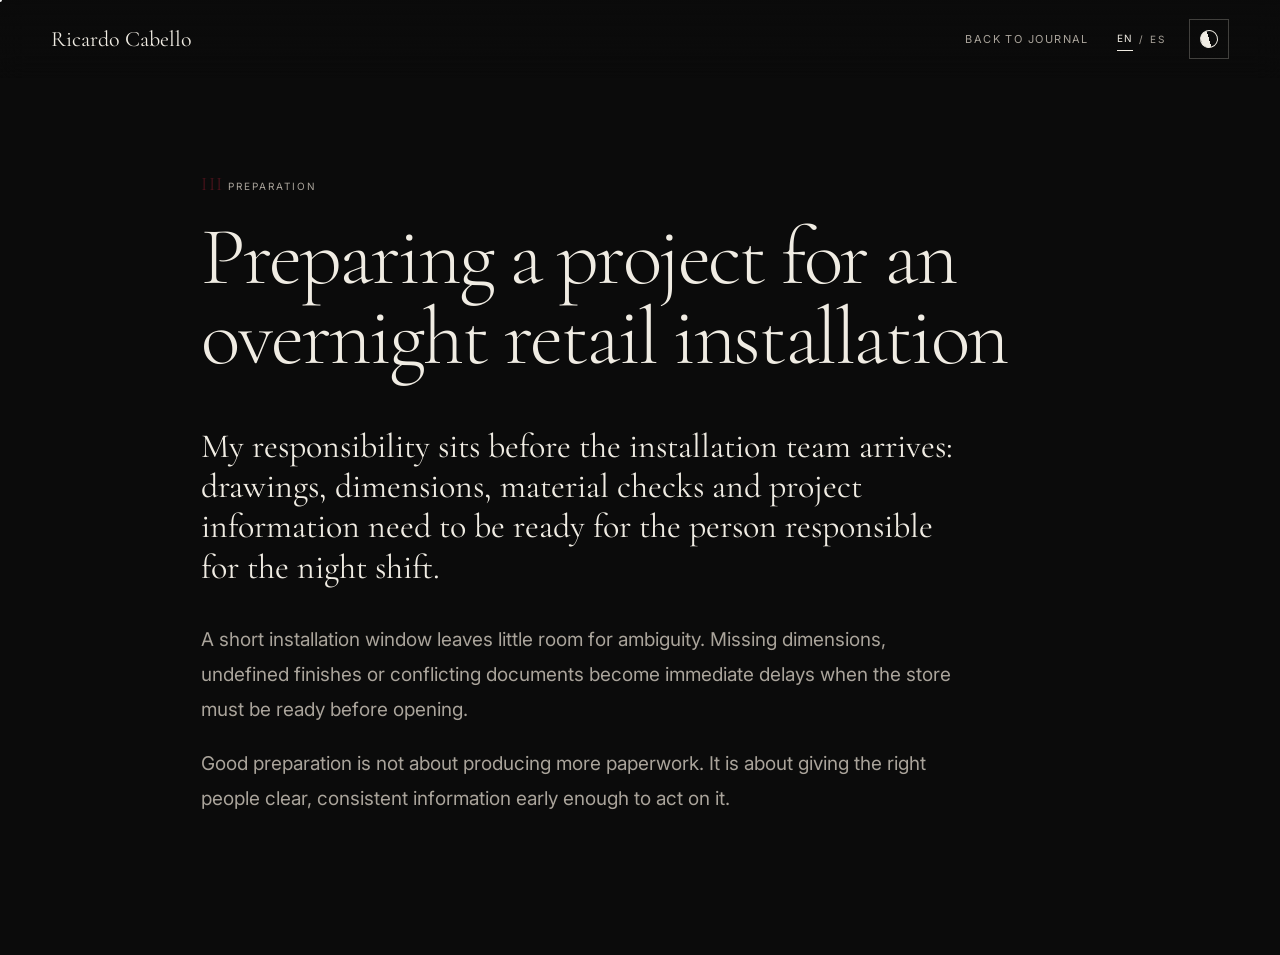
==== journal/night-installation.html @ e07777bd "Add files via upload" ====
<!DOCTYPE html>

<html lang="en">
<head>
<meta charset="utf-8"/>
<meta content="width=device-width, initial-scale=1.0" name="viewport"/>
<title>Preparing a project for an overnight retail installation | Ricardo Cabello</title>
<link href="https://fonts.googleapis.com" rel="preconnect"/>
<link crossorigin="" href="https://fonts.gstatic.com" rel="preconnect"/>
<link href="https://fonts.googleapis.com/css2?family=Cormorant+Garamond:wght@300;400&amp;family=Inter:wght@300;400;500&amp;display=swap" rel="stylesheet"/>
<link href="../css/main.css?v=20260722-atlas-touch-clean-v2" rel="stylesheet"/>

<meta content="How drawings, dimensions, material checks and consistent information support a short overnight retail installation." name="description"/><meta content="dark light" name="color-scheme"/><noscript><style>.page-loader{display:none!important}</style></noscript><link href="https://www.rcabello.com/journal/night-installation.html" rel="canonical"/><link href="../favicon.svg" rel="icon" type="image/svg+xml"/><link href="../images/ricardo-cabello-og.jpg" rel="apple-touch-icon"/><meta content="website" property="og:type"/><meta content="Preparing a project for an overnight retail installation | Ricardo Cabello" property="og:title"/><meta content="How drawings, dimensions, material checks and consistent information support a short overnight retail installation." property="og:description"/><meta content="https://www.rcabello.com/journal/night-installation.html" property="og:url"/><meta content="https://www.rcabello.com/images/ricardo-cabello-og.jpg" property="og:image"/><meta content="summary_large_image" name="twitter:card"/><meta content="Preparing a project for an overnight retail installation | Ricardo Cabello" name="twitter:title"/><meta content="How drawings, dimensions, material checks and consistent information support a short overnight retail installation." name="twitter:description"/><meta content="https://www.rcabello.com/images/ricardo-cabello-og.jpg" name="twitter:image"/></head>
<body class="theme-dark" data-page="journal">
<div aria-hidden="true" class="cursor-dot"></div>
<div aria-hidden="true" class="cursor-ring"></div>
<div class="page-loader"><span class="roman">III</span></div>
<header class="site-header">
<a class="wordmark project-link" href="../index.html">Ricardo Cabello</a>
<nav>
<a class="project-link" data-i18n="backJournal" href="../index.html#journal">Back to journal</a>
<div class="language-switcher"><button class="language-button active" data-language="en">EN</button><span>/</span><button class="language-button" data-language="es">ES</button></div>
<button aria-label="Switch colour mode" class="theme-toggle" data-i18n-aria="themeToggle" type="button"><span aria-hidden="true" class="theme-icon"></span></button></nav>
</header>
<article class="article">
<span class="roman">III</span>
<span class="eyebrow" data-i18n="articleLabel">Preparation</span>
<h1 data-i18n="articleTitle">Preparing a project for an overnight retail installation</h1>
<p data-i18n="p1">My responsibility sits before the installation team arrives: drawings, dimensions, material checks and project information need to be ready for the person responsible for the night shift.</p><p data-i18n="p2">A short installation window leaves little room for ambiguity. Missing dimensions, undefined finishes or conflicting documents become immediate delays when the store must be ready before opening.</p><p data-i18n="p3">Good preparation is not about producing more paperwork. It is about giving the right people clear, consistent information early enough to act on it.</p>
</article>
<script>window.pageTranslations={"en":{"backJournal":"Back to journal","articleLabel":"Preparation","articleTitle":"Preparing a project for an overnight retail installation","p1":"My responsibility sits before the installation team arrives: drawings, dimensions, material checks and project information need to be ready for the person responsible for the night shift.","p2":"A short installation window leaves little room for ambiguity. Missing dimensions, undefined finishes or conflicting documents become immediate delays when the store must be ready before opening.","p3":"Good preparation is not about producing more paperwork. It is about giving the right people clear, consistent information early enough to act on it.","pageTitle":"Preparing a project for an overnight retail installation | Ricardo Cabello","pageDescription":"How drawings, dimensions, material checks and consistent information support a short overnight retail installation."},"es":{"backJournal":"Volver a notas","articleLabel":"Preparación","articleTitle":"Cómo preparar un proyecto para un montaje retail nocturno","p1":"Mi responsabilidad se sitúa antes de que llegue el equipo de montaje: los planos, las cotas, la revisión de materiales y la información del proyecto deben estar listos para la persona responsable del turno nocturno.","p2":"Una ventana de montaje corta deja muy poco espacio para la ambigüedad. Las cotas ausentes, los acabados sin definir o los documentos que se contradicen se convierten en retrasos inmediatos cuando todo debe estar preparado antes de la apertura.","p3":"Preparar bien un proyecto no significa generar más papeles. Significa entregar a cada persona la información correcta, de forma clara, coherente y con tiempo para actuar.","pageTitle":"Cómo preparar un proyecto para un montaje retail nocturno | Ricardo Cabello","pageDescription":"Cómo los planos, las cotas, la revisión de materiales y la información coherente ayudan a preparar un montaje retail nocturno."}};</script>
<script src="../js/app.js?v=20260722-atlas-touch-clean-v2"></script>
</body>
</html>
---- css/main.css ----
/* Ricardo Cabello portfolio · clean consolidated stylesheet */
*{box-sizing:border-box}
html{scroll-behavior:smooth;scroll-padding-top:88px}
body{margin:0;color:var(--ink);background:#0b0b0b;font-family:Inter,Arial,sans-serif;line-height:1.5;overflow-x:hidden;transition:color .5s ease}
a{color:inherit;text-decoration:none}
.protected-media{-webkit-user-select:none;user-select:none;-webkit-touch-callout:none}
.full-image img,.protected-media img{-webkit-user-drag:none;user-drag:none;pointer-events:none}
.eyebrow{color:var(--muted);font-size:10px;text-transform:uppercase;letter-spacing:.2em}
.site-header{position:fixed;inset:0 0 auto;z-index:100;height:78px;padding:0 var(--pad);display:flex;align-items:center;justify-content:space-between;background:linear-gradient(to bottom,rgba(11,11,11,.95),rgba(11,11,11,.62),transparent);backdrop-filter:blur(14px)}
.theme-light .site-header{background:linear-gradient(to bottom,rgba(238,233,223,.96),rgba(238,233,223,.72),transparent)}
.wordmark{font-family:"Cormorant Garamond",Georgia,serif;font-size:22px}
.site-header nav{display:flex;gap:24px;align-items:center}
.site-header nav a{font-size:11px;text-transform:uppercase;letter-spacing:.13em;color:var(--muted)}
.hero{min-height:100vh;display:grid;grid-template-columns:1.25fr .75fr;align-items:end;gap:48px;padding-top:160px}
.hero h1{font-family:"Cormorant Garamond",Georgia,serif;font-weight:300;letter-spacing:-.055em;line-height:.92;margin:18px 0 0;font-size:clamp(58px,8.4vw,142px)}
.hero-copy p{font-size:clamp(18px,1.5vw,23px);color:#d4cec4;max-width:520px;margin:22px 0 0}
.theme-light .hero-copy p{color:var(--paper-muted)}
.hero-portrait{width:100%;height:100%;max-width:400px;object-fit:cover;object-position:top;filter:grayscale(1) contrast(1.05);border:1px solid var(--line);justify-self:end;display:block}
.theme-light .hero-portrait{filter:grayscale(1) contrast(1.05)}
.text-link{display:inline-block;margin-top:28px;padding-bottom:6px;border-bottom:1px solid var(--ink);font-size:11px;text-transform:uppercase;letter-spacing:.13em}
.statement{display:grid;grid-template-columns:100px 1fr;gap:30px}
.statement blockquote{margin:0;max-width:1200px;font-family:"Cormorant Garamond",Georgia,serif;font-size:clamp(42px,6vw,88px);line-height:1;letter-spacing:-.045em;font-weight:300}
.section-title{display:grid;grid-template-columns:80px 1fr;gap:30px;margin-bottom:72px}
.section-title h2{font-family:"Cormorant Garamond",Georgia,serif;font-weight:300;letter-spacing:-.055em;line-height:.92;margin:18px 0 0;font-size:clamp(46px,6vw,90px)}
.featured-project{display:grid;grid-template-columns:1.3fr .7fr;gap:46px;padding:64px 0;border-top:1px solid var(--line)}
.featured-project.reverse .full-image{order:2}
.featured-project.reverse .project-copy{order:1}
.full-image{-webkit-user-select:none;user-select:none;-webkit-touch-callout:none;min-height:74vh;background:linear-gradient(135deg,rgba(255,255,255,.04),transparent 40%),
    var(--image),
    linear-gradient(135deg,#1a1a1a,#0b0b0b 65%,#202020);background-size:cover;background-position:center;position:relative;overflow:hidden}
.full-image::after{content:"";position:absolute;inset:0;background:linear-gradient(115deg,transparent 0 46%,rgba(255,255,255,.06) 52%,transparent 60%);transform:translateX(-28%);transition:transform 1.2s cubic-bezier(.2,.8,.2,1)}
.full-image:hover::after{transform:translateX(28%)}
.image-placeholder{position:absolute;left:22px;bottom:18px;font-size:9px;letter-spacing:.16em;text-transform:uppercase;color:var(--muted)}
.project-copy{min-height:74vh;display:flex;flex-direction:column;justify-content:flex-end}
.project-copy h3{margin:14px 0 24px;font-family:"Cormorant Garamond",Georgia,serif;font-size:clamp(38px,4.5vw,70px);font-weight:300;line-height:.98;letter-spacing:-.045em}
.project-copy p{color:var(--muted);font-size:17px}
.story-intro p,.journal-intro p{max-width:980px;font-family:"Cormorant Garamond",Georgia,serif;font-size:clamp(34px,4.5vw,66px);line-height:1.02;letter-spacing:-.04em;font-weight:300}
.story-grid{display:grid;grid-template-columns:repeat(2,1fr);border-top:1px solid var(--line);border-left:1px solid var(--line)}
.story-card{min-height:360px;padding:28px;border-right:1px solid var(--line);border-bottom:1px solid var(--line)}
.story-card h3{margin:68px 0 16px;font-family:"Cormorant Garamond",Georgia,serif;font-size:clamp(30px,3.5vw,52px);line-height:1;letter-spacing:-.035em;font-weight:300}
.story-card p{color:var(--muted)}
.journal-thumb{width:52px;height:52px;flex-shrink:0;border-radius:2px;background-size:cover;background-position:center;background-repeat:no-repeat;display:block}
.journal-row>span:last-child{font-size:10px;text-transform:uppercase;letter-spacing:.12em;color:var(--muted)}
.contact{min-height:78vh;display:flex;flex-direction:column;justify-content:space-between}
.contact h2{font-family:"Cormorant Garamond",Georgia,serif;font-weight:300;letter-spacing:-.055em;line-height:.92;margin:18px 0 0;font-size:clamp(54px,8vw,126px);max-width:1250px}
.contact-links{display:flex;gap:22px;flex-wrap:wrap;margin-top:70px}
.construction-lines svg{width:100%;height:100%}
.construction-lines line,.construction-lines path,.construction-lines circle{fill:none;stroke:rgba(235,235,235,.065);stroke-width:.7;vector-effect:non-scaling-stroke}
.theme-light .construction-lines line,.theme-light .construction-lines path,.theme-light .construction-lines circle{stroke:rgba(23,23,23,.07)}
.cursor-dot{position:fixed;top:0;left:0;z-index:1000;pointer-events:none;border-radius:50%;mix-blend-mode:difference;transform:translate(-50%,-50%);width:4px;height:4px;background:#fff}
.cursor-ring{position:fixed;top:0;left:0;z-index:1000;pointer-events:none;border-radius:50%;mix-blend-mode:difference;transform:translate(-50%,-50%);width:30px;height:30px;border:1px solid rgba(255,255,255,.65);transition:width .25s ease,height .25s ease,background .25s ease}
body.cursor-active .cursor-ring{width:48px;height:48px;background:rgba(255,255,255,.08)}
.page-loader{position:fixed;inset:0;z-index:999;background:#0b0b0b;display:grid;place-items:center;transition:transform .9s cubic-bezier(.76,0,.24,1)}
.page-loader.hidden{transform:translateY(-100%)}
.reveal{opacity:0;transform:translateY(34px);transition:opacity 1s ease,transform 1s cubic-bezier(.2,.8,.2,1)}
.reveal.visible{opacity:1;transform:none}
.ambient-background{position:fixed;inset:0;z-index:-3;overflow:hidden;pointer-events:none;background:#0b0b0b;transition:background-color .8s ease}
.ambient-gradient{position:absolute;inset:-16%;opacity:0;will-change:opacity,transform;transition:opacity 2.6s cubic-bezier(.2,.8,.2,1),transform 2.6s cubic-bezier(.2,.8,.2,1);filter:blur(12px)}
.ambient-gradient-a{opacity:.9;background:radial-gradient(circle at 18% 12%,rgba(120,120,120,.18),transparent 29%),
    linear-gradient(180deg,#0b0b0b 0%,#151515 48%,#080808 100%)}
.ambient-gradient-b{background:radial-gradient(circle at 78% 22%,rgba(120,120,120,.18),transparent 31%),
    radial-gradient(circle at 22% 74%,rgba(70,70,70,.10),transparent 26%)}
.ambient-gradient-c{background:radial-gradient(circle at 48% 18%,rgba(145,145,145,.11),transparent 34%),
    linear-gradient(145deg,transparent 0 42%,rgba(255,255,255,.025) 50%,transparent 58%)}
body.bg-ecoalf .ambient-gradient-b{opacity:.92;transform:translate3d(-1.2%,.8%,0) scale(1.02)}
body.bg-ikks .ambient-gradient-c{opacity:.88;transform:translate3d(1.1%,-.7%,0) scale(1.025)}
body.bg-story .ambient-gradient-b{opacity:.68;transform:translate3d(.7%,-1%,0) scale(1.03)}
body.bg-story .ambient-gradient-c{opacity:.48}
body.bg-journal .ambient-gradient-c{opacity:.72;transform:translate3d(-.8%,.8%,0) scale(1.02)}
body.theme-light .ambient-background{background:#ffffff}
body.theme-light .ambient-gradient-a{background:radial-gradient(circle at 18% 12%,rgba(80,72,62,.05),transparent 29%),
    linear-gradient(180deg,#ffffff 0%,#f7f7f7 48%,#ffffff 100%)}
body.theme-light .ambient-gradient-b,body.theme-light .ambient-gradient-c{opacity:.16}
.ambient-vignette{position:absolute;inset:0;background:radial-gradient(ellipse at center,
      transparent 38%,
      rgba(0,0,0,.10) 68%,
      rgba(0,0,0,.30) 100%);opacity:.72;transition:opacity 2s ease}
body.theme-light .ambient-vignette{background:radial-gradient(ellipse at center,
      transparent 42%,
      rgba(72,62,52,.06) 76%,
      rgba(72,62,52,.14) 100%);opacity:.55}
.ambient-grain{position:absolute;inset:-40%;opacity:.06;background-image:repeating-radial-gradient(circle at 20% 30%,rgba(255,255,255,.65) 0 .45px,transparent .55px 2.1px),
    repeating-radial-gradient(circle at 70% 60%,rgba(255,255,255,.45) 0 .35px,transparent .5px 2.4px);background-size:3px 3px,4px 4px;animation:grainShift .32s steps(2) infinite}
body.theme-light .ambient-grain{opacity:.035;filter:invert(1)}
@keyframes grainShift{
  0%{transform:translate3d(0,0,0)}
  25%{transform:translate3d(-.6%,.4%,0)}
  50%{transform:translate3d(.5%,-.5%,0)}
  75%{transform:translate3d(.3%,.6%,0)}
  100%{transform:translate3d(0,0,0)}
}
.construction-lines .drawing-faint{stroke:rgba(235,235,235,.035);stroke-width:.5}
.construction-lines .drawing-guide{stroke:rgba(235,235,235,.055);stroke-width:.55;stroke-dasharray:3 12}
.construction-lines .drawing-mark{stroke:rgba(235,235,235,.085);stroke-width:.65}
.theme-light .construction-lines .drawing-faint{stroke:rgba(23,23,23,.035)}
.theme-light .construction-lines .drawing-guide{stroke:rgba(23,23,23,.055)}
.theme-light .construction-lines .drawing-mark{stroke:rgba(23,23,23,.075)}
.roman-reveal{display:inline-block;opacity:0;filter:blur(4px);transform:translateY(10px);transition:opacity 1.5s ease,filter 1.5s ease,transform 1.5s cubic-bezier(.2,.8,.2,1)}
.roman-reveal.roman-visible{opacity:1;filter:blur(0);transform:none}
.editorial-hero{grid-template-columns:1.35fr .65fr;align-items:start;padding-bottom:90px}
.hero-copy{max-width:640px;display:flex;flex-direction:column;height:100%}
.hero-copy .text-link{margin-top:auto;padding-top:32px}
.editorial-note p{margin:0;font-family:"Cormorant Garamond",Georgia,serif;font-size:clamp(28px,3.2vw,48px);line-height:1.13;letter-spacing:-.025em;color:var(--muted)}
.note-index{display:flex;flex-direction:column;gap:12px}
.editorial-title{margin-bottom:110px}
.project-caption{display:grid;grid-template-columns:.48fr 1.52fr;gap:44px;padding-top:8px}
.project-caption>div:first-child{display:flex;flex-direction:column;gap:14px}
.project-question{font-family:"Cormorant Garamond",Georgia,serif;font-style:italic;font-size:16px;letter-spacing:-.01em;color:var(--ink);line-height:1.25}
.intro-aphorism{margin:18px 0 0;font-family:"Cormorant Garamond",Georgia,serif;font-style:italic;font-size:clamp(18px,1.6vw,22px)!important;color:var(--ink)!important;letter-spacing:-.01em!important;line-height:1.3!important;font-weight:400!important}
.project-caption p{max-width:680px;color:var(--muted);font-size:17px}
.editorial-observation p{margin:8px 0 0;max-width:700px;font-family:"Cormorant Garamond",Georgia,serif;font-size:clamp(24px,2.8vw,40px);line-height:1.13;color:var(--muted)}
.editorial-statement{min-height:82vh;display:grid;grid-template-columns:100px 1fr;gap:34px;align-items:center;margin:40px 0 150px;padding:80px 0;border-top:1px solid var(--line);border-bottom:1px solid var(--line)}
.story-lead{max-width:980px;margin:0 0 100px auto}
.story-lead p{font-family:"Cormorant Garamond",Georgia,serif;font-size:clamp(34px,4.6vw,68px);line-height:1.02;letter-spacing:-.04em;font-weight:300}
.story-sequence{border-top:1px solid var(--line)}
.story-line p{margin:6px 0 0;color:var(--muted)}
.editorial-journal .journal-intro{max-width:880px;margin:0 0 80px auto}
.mobile-photo{display:none}
.project-map-section{overflow:hidden}
.map-intro{max-width:850px;margin:0 0 70px auto}
.map-intro p{margin:0;font-family:"Cormorant Garamond",Georgia,serif;font-size:clamp(30px,4vw,58px);line-height:1.05;letter-spacing:-.035em;font-weight:300}
.map-frame{position:relative;height:min(72vh,760px);min-height:520px;overflow:hidden;border-top:1px solid var(--line);border-bottom:1px solid var(--line);background:#090909}
#project-map{width:100%;height:100%;background:#090909;filter:saturate(.05) contrast(1.08) brightness(.78)}
.map-caption{position:absolute;z-index:600;left:22px;right:22px;bottom:18px;display:flex;justify-content:space-between;color:rgba(240,236,227,.62);text-transform:uppercase;letter-spacing:.15em;font-size:9px;pointer-events:none}
.leaflet-control-zoom a{background:rgba(12,12,12,.86)!important;color:#f0ece3!important;border-color:rgba(240,236,227,.15)!important}
.leaflet-control-attribution{background:rgba(8,8,8,.66)!important;color:rgba(240,236,227,.48)!important;font-size:8px!important}
.leaflet-control-attribution a{color:rgba(240,236,227,.68)!important}
.project-marker{width:38px;height:38px;border-radius:50% 50% 50% 0;transform:rotate(-45deg);display:grid;place-items:center;background:#111;border:1px solid rgba(240,236,227,.42);box-shadow:0 12px 30px rgba(0,0,0,.48)}
.project-marker span{transform:rotate(45deg);color:#6f1724;font-family:"Cormorant Garamond",Georgia,serif;font-size:16px}
.leaflet-popup-content-wrapper{background:rgba(14,14,14,.96);color:#f0ece3;border:1px solid rgba(240,236,227,.15);border-radius:0;box-shadow:0 24px 70px rgba(0,0,0,.5)}
.leaflet-popup-tip{background:#111}
.leaflet-popup-content{margin:18px 20px;min-width:210px}
.map-popup small{display:block;color:#a9a39a;text-transform:uppercase;letter-spacing:.14em;font-size:9px}
.map-popup h3{margin:8px 0 8px;font-family:"Cormorant Garamond",Georgia,serif;font-size:27px;font-weight:300}
.map-popup p{margin:0;color:#aaa49b;font-size:12px}
.location-index{border-top:1px solid var(--line);margin-top:34px}
.location-row{width:100%;display:grid;grid-template-columns:65px 1fr 1fr auto;gap:24px;align-items:center;padding:22px 0;border:0;border-bottom:1px solid var(--line);background:transparent;color:var(--ink);text-align:left;cursor:pointer;transition:background .35s ease,padding .35s ease}
.location-row:hover{padding-left:14px;padding-right:14px;background:rgba(255,255,255,.022)}
.location-row small{color:var(--muted)}
.location-row strong{font-weight:400;color:var(--muted);font-size:11px;text-transform:uppercase;letter-spacing:.1em}
.stage-button:hover{background:rgba(255,255,255,.035)}
.project-drawer.active .drawer-detail{display:block;flex:1}
.project-drawer.active .drawer-index{display:none}
.drawer-index>.eyebrow{display:block;margin-bottom:-6px}
.drawer-index-hint{margin:0;color:var(--muted);font-size:11px;line-height:1.4;max-width:34ch}
.drawer-list-title{font-size:14px}
.drawer-list-type{font-size:10px;text-transform:uppercase;letter-spacing:.1em;color:var(--muted)}
.drawer-list-row:hover .drawer-list-title,.drawer-list-row.active .drawer-list-title{color:var(--ink)}
.drawer-list-row:hover,.drawer-list-row.active{padding-left:8px;background:rgba(255,255,255,.03)}
.drawer-index::-webkit-scrollbar,.drawer-detail::-webkit-scrollbar{width:5px}
.drawer-index::-webkit-scrollbar-thumb,.drawer-detail::-webkit-scrollbar-thumb{background:rgba(240,236,227,.22)}
.project-drawer h3{margin:16px 0 20px;font-family:"Cormorant Garamond",Georgia,serif;font-size:clamp(36px,3.6vw,58px);line-height:.98;letter-spacing:-.04em;font-weight:300}
.drawer-summary{color:var(--muted);font-size:15px}
.drawer-meta{margin:34px 0;border-top:1px solid var(--line)}
.drawer-meta div{display:grid;grid-template-columns:90px 1fr;gap:16px;padding:13px 0;border-bottom:1px solid var(--line)}
.drawer-meta dt{color:var(--muted);font-size:9px;text-transform:uppercase;letter-spacing:.12em}
.drawer-meta dd{margin:0;font-size:13px}
.drawer-gallery{display:grid;grid-template-columns:1fr 1fr;gap:8px;margin:22px 0 6px}
.drawer-gallery:empty{display:none;margin:0}
.drawer-link{display:none;font-size:11px;letter-spacing:.1em;text-transform:uppercase;color:var(--wine);border-bottom:1px solid currentColor;padding-bottom:2px;margin:0 0 22px}
.drawer-link.visible{display:inline-block}
.drawer-image img{-webkit-user-drag:none;user-drag:none;pointer-events:none;width:100%;height:100%;object-fit:cover;display:block}
.drawer-image:hover{transform:scale(1.04)}
.image-lightbox{position:fixed;inset:0;z-index:2000;background:rgba(6,6,6,.92);display:flex;align-items:center;justify-content:center;padding:5vh 5vw;opacity:0;pointer-events:none;transition:opacity .25s ease}
.image-lightbox.active{opacity:1;pointer-events:auto}
.image-lightbox img{max-width:90vw;max-height:90vh;object-fit:contain;box-shadow:0 40px 100px rgba(0,0,0,.5)}
.image-lightbox-close{position:absolute;top:24px;right:32px;width:44px;height:44px;border-radius:50%;border:1px solid rgba(240,236,227,.35);background:rgba(255,255,255,.06);color:#f0ece3;font-size:22px;line-height:1;cursor:pointer}
.image-lightbox-close:hover{background:rgba(255,255,255,.14)}
.theme-light .drawer-image{background:#e4e4e4;color:rgba(23,23,23,.4)}
.drawer-note{color:var(--muted);font-size:11px;margin-top:14px}
.project-index-head{display:grid;grid-template-columns:.75fr 1.45fr .65fr .7fr;gap:24px;align-items:center;padding:0 0 14px;color:var(--muted);font-size:9px;text-transform:uppercase;letter-spacing:.13em}
.project-group header{display:grid;grid-template-columns:70px 1fr auto;gap:24px;align-items:center;padding:28px 0}
.project-group header h3{margin:3px 0 0;font-family:"Cormorant Garamond",Georgia,serif;font-size:34px;font-weight:300}
.project-group header small{color:var(--muted);text-transform:uppercase;letter-spacing:.12em;font-size:9px}
.special-row{background:linear-gradient(90deg,rgba(111,23,36,.08),transparent 60%)}
.project-group.hidden{display:none}
.project-group{border-top:1px solid var(--line);display:none;overflow:hidden;grid-column:1/-1}
.stage-chevron{position:absolute;top:20px;right:20px;font-size:20px;color:var(--muted);font-weight:300;transition:transform .3s ease}
.stage-button.active .stage-chevron{transform:rotate(45deg);color:var(--wine)}
.built-work-summary div{min-height:150px;padding:24px;border-right:1px solid var(--line);border-bottom:1px solid var(--line);display:flex;flex-direction:column;justify-content:space-between}
.built-work-summary strong{font-family:"Cormorant Garamond",Georgia,serif;font-size:64px;font-weight:300;color:var(--wine)}
.built-work-summary span{color:var(--muted);font-size:12px}
.language-switcher{display:flex;align-items:center;gap:6px;margin-left:4px;color:var(--muted);font-size:10px;letter-spacing:.12em}
.language-button.active{color:var(--ink);border-bottom:1px solid var(--ink)}
button{font:inherit;appearance:none;-webkit-appearance:none;border-radius:0}
.language-button{border:0;background:transparent;color:var(--muted);padding:4px 0;cursor:pointer;font-size:10px;letter-spacing:.12em;font-family:inherit}
.map-loading{position:absolute;inset:0;display:grid;place-items:center;color:var(--muted);font-size:11px;text-transform:uppercase;letter-spacing:.14em;background:#0b0b0b}
.leaflet-container .map-loading{display:none}
.offline-atlas{position:relative;width:100%;height:100%;min-height:680px;background:#090909;overflow:hidden;isolation:isolate}
.atlas-main-map.is-zoomed{cursor:grab}
.atlas-main-map:active{cursor:grabbing}
.atlas-zoom-layer{position:absolute;inset:0;width:100%;height:100%;transform-origin:0 0}
.atlas-zoom-layer img{width:100%;height:100%;object-fit:cover;display:block;pointer-events:none;filter:contrast(1.08) brightness(.88)}
.atlas-zoom-reset{font-size:12px}
.theme-light .atlas-zoom-btn{background:rgba(255,255,255,.92);color:var(--paper-ink);border-color:rgba(23,23,23,.28)}
.atlas-inset-map{position:absolute;left:20px;top:20px;width:min(22%,280px);aspect-ratio:1.15;border:1px solid rgba(240,236,227,.2);box-shadow:0 24px 70px rgba(0,0,0,.48);z-index:20;background:#0b0b0b}
.atlas-inset-map .atlas-region-label{right:10px;bottom:8px}
.map-vignette{position:absolute;inset:0;pointer-events:none;box-shadow:inset 0 0 110px rgba(0,0,0,.72),
    inset 0 0 32px rgba(0,0,0,.35);z-index:30!important}
.project-row:hover,.project-row.active{background:rgba(255,255,255,.035)!important;padding-left:12px!important;padding-right:12px!important}
.project-row span{background:transparent!important;border:0!important;color:inherit!important;white-space:normal!important}
.project-row span:nth-child(2){color:var(--muted)!important}
.project-row span:nth-child(3),.project-row span:nth-child(4){font-size:10px;text-transform:uppercase;letter-spacing:.09em;color:var(--muted)!important}
.project-index{margin-top:32px;margin-bottom:64px;display:block!important}
.project-groups{display:block!important}
.project-group:not(.open){display:none!important}
.project-group.open{display:block!important;grid-column:1/-1!important}
.story-line h3{margin:0;font-family:"Cormorant Garamond",Georgia,serif;line-height:1;letter-spacing:-.035em;font-size:clamp(1.75rem,3vw,3.5rem);font-weight:300}
.roman{color:var(--wine);font-family:"Cormorant Garamond",Georgia,serif;font-size:19px;letter-spacing:.08em;font-weight:300;opacity:.72}
.practice{padding-top:clamp(6rem,12vw,12rem);padding-bottom:clamp(6rem,11vw,11rem)}
.practice-tools span{font-size:.72rem;letter-spacing:.16em;text-transform:uppercase;opacity:.62}
.practice-tools p{margin:0;line-height:1.8}
.atlas-search-wrap label{display:block;font-size:.68rem;letter-spacing:.14em;text-transform:uppercase;opacity:.62;margin-bottom:.55rem}
.atlas-search-wrap input{width:100%;background:transparent;color:inherit;border:0;border-bottom:1px solid currentColor;padding:.6rem 0;font:inherit;outline-offset:5px}
.atlas-filter-group{display:flex;flex-wrap:wrap;gap:.5rem}
.atlas-filter{border:1px solid var(--soft-border);background:transparent;color:inherit;padding:.62rem .85rem;border-radius:999px;font-size:.74rem;transition:.2s ease}
.atlas-filter:hover,.atlas-filter.active{background:var(--ink);color:var(--bg)}
.theme-light .atlas-filter:hover,.theme-light .atlas-filter.active{color:#fff;background:#151515}
.atlas-result-count span{font-size:.68rem;letter-spacing:.1em;text-transform:uppercase;opacity:.6}
.atlas-main-map{position:absolute;inset:0;overflow:hidden;touch-action:none;cursor:grab;min-height:clamp(460px,65vw,760px)}
.atlas-marker:hover,.atlas-marker.active{border-color:#f0ece3;transform:translate(-50%,-50%) scale(1.45);box-shadow:0 0 0 9px rgba(255,255,255,.15);background:#fff!important;z-index:20}
.project-row.is-filtered-out,.drawer-list-row.is-filtered-out,.atlas-marker.is-filtered-out{display:none!important}
.editorial-contact{min-height:88vh;padding-top:clamp(7rem,14vw,14rem);padding-bottom:clamp(5rem,10vw,9rem)}
.site-footer{width:min(100%,var(--max));margin:auto;padding:24px var(--pad);display:flex;justify-content:space-between;color:var(--muted);font-size:11px;max-width:var(--editorial-max);margin-inline:auto}
@media (max-width:900px){
  .hero,.featured-project{grid-template-columns:1fr}
  .hero-portrait{max-width:280px;aspect-ratio:550/924;height:auto;margin:24px 0 0;justify-self:start}
  .featured-project.reverse .full-image,.featured-project.reverse .project-copy{order:initial}
  .full-image,.project-copy{min-height:520px}
  .story-grid{grid-template-columns:1fr}
  .journal-row{grid-template-columns:44px 45px 1fr}
  .journal-row .eyebrow,.journal-row>span:last-child{display:none}
  .ambient-gradient{filter:blur(18px)}
  .ambient-vignette{opacity:.58}
  .ambient-grain{opacity:.035;animation-duration:.6s}
  .construction-lines{opacity:.33}
  .project-caption,.story-line{grid-template-columns:1fr}
  .editorial-note{grid-template-columns:1fr;min-height:auto;gap:36px}
  .editorial-observation{margin-left:0}
  .editorial-statement{grid-template-columns:1fr;min-height:auto}
  .editorial-hero h1{font-size:clamp(3.25rem,15vw,6rem)}
  .practice-grid,.practice-tools{grid-template-columns:1fr}
  .atlas-toolbar{grid-template-columns:1fr;align-items:stretch}
  .atlas-result-count{justify-content:flex-start}
  .atlas-filter-group{overflow-x:auto;flex-wrap:nowrap;padding-bottom:.35rem}
  .atlas-filter{white-space:nowrap}
  .atlas-main-map{min-height:480px}
}
:focus-visible{outline:2px solid var(--wine);outline-offset:4px}
.skip-link{position:fixed;left:16px;top:12px;z-index:3000;background:var(--ink);color:var(--bg);padding:10px 14px;transform:translateY(-160%);transition:transform .2s ease}
.skip-link:focus{transform:none}
.editorial-hero h1{line-height:.91;letter-spacing:-.045em;font-weight:300;font-size:clamp(3.35rem,6.35vw,7.15rem);max-width:13ch}
.editorial-title h2{max-width:980px;line-height:.98;letter-spacing:-.035em;font-weight:300;font-size:clamp(2.3rem,4.55vw,5.1rem)}
.editorial-contact h2{max-width:1260px;line-height:.98;letter-spacing:-.035em;font-weight:300;font-size:clamp(2.3rem,4.55vw,5.1rem)}
.editorial-statement h2{margin:0;max-width:1100px;font-family:"Cormorant Garamond",Georgia,serif;line-height:.98;letter-spacing:-.035em;font-weight:300;font-size:clamp(2.8rem,5.8vw,6.8rem)}
.atlas-search-field{position:relative}
.atlas-search-field input{padding-right:2rem}
.atlas-search-clear{position:absolute;right:0;top:50%;transform:translateY(-50%);width:30px;height:30px;border:0;background:transparent;color:var(--muted);font-size:20px;cursor:pointer;opacity:0;pointer-events:none;transition:opacity .2s ease}
.atlas-search-clear.visible{opacity:1;pointer-events:auto}
.atlas-empty-state{margin:0 0 1.5rem;color:var(--muted);font-size:.85rem}
.atlas-empty-state[hidden]{display:none}
.atlas-marker::before{content:"";width:14px;height:14px;border-radius:50%;background:rgba(255,255,255,.9);border:2px solid rgba(10,10,10,.72);box-shadow:0 0 0 5px rgba(255,255,255,.1);transition:transform .2s ease,box-shadow .2s ease}
.atlas-marker:hover::before,.atlas-marker.active::before,.atlas-marker:focus-visible::before{transform:scale(1.35);box-shadow:0 0 0 9px rgba(255,255,255,.15)}
.atlas-marker .count{position:absolute;display:grid;place-items:center;min-width:22px;height:22px;padding:0 5px;border-radius:999px;background:#0b0b0b;color:#fff;border:1px solid rgba(255,255,255,.7);font-size:.66rem!important;font-family:Inter,sans-serif;left:23px;top:-2px;right:auto;z-index:2}
.drawer-project-choices{display:none;flex-direction:column;margin:22px 0;border-top:1px solid var(--line)}
.drawer-project-choices.visible{display:flex}
.drawer-project-choices button{display:flex;flex-direction:column;gap:4px;text-align:left;padding:14px 0;border:0;border-bottom:1px solid var(--line);background:transparent;color:var(--ink);cursor:pointer}
.hidden{display:none!important}
.drawer-image{-webkit-user-select:none;user-select:none;-webkit-touch-callout:none;aspect-ratio:4/3;display:grid;place-items:center;overflow:hidden;background:#171717;color:rgba(240,236,227,.38);font-size:8px;text-transform:uppercase;letter-spacing:.13em;cursor:zoom-in;transition:transform .25s ease;border:0;padding:0}
@media (prefers-reduced-motion:reduce){
  .ambient-gradient,.construction-lines{transition:none}
  .ambient-grain{animation:none}
  *,*::before,*::after{scroll-behavior:auto!important;animation-duration:.01ms!important;animation-iteration-count:1!important;transition-duration:.01ms!important}
  .cursor-dot,.cursor-ring{display:none!important}
  html{scroll-behavior:auto}
  .page-loader{transition:none}
  .reveal{opacity:1!important;transform:none!important;filter:none!important}
  .roman-reveal{transition:none;opacity:1!important;transform:none!important;filter:none!important}
}
.sr-only{position:absolute!important;width:1px!important;height:1px!important;padding:0!important;margin:-1px!important;overflow:hidden!important;clip:rect(0,0,0,0)!important;white-space:nowrap!important;border:0!important}
.built-work-intro{max-width:940px;margin:0 0 80px auto;margin-bottom:clamp(3.5rem,7vw,6.5rem)}
.stage-count{font-family:Inter,Arial,sans-serif;font-size:.67rem;letter-spacing:.12em;color:var(--muted)}
.stage-button.active .roman{color:var(--wine);opacity:1}
.atlas-reset.visible{display:block}
.atlas-region-tab:last-child{border-right:0}
.atlas-region-tab .roman{font-size:1.1rem;color:var(--wine)}
.atlas-region-tab>span:not(.roman){font-size:.78rem}
.atlas-region-tab:hover{background:rgba(255,255,255,.05)}
.atlas-region-tab:disabled{opacity:.3;cursor:not-allowed}
.built-work-layout{display:grid;gap:0;border-bottom:1px solid var(--line);grid-template-columns:minmax(0,1.7fr) minmax(330px,.68fr);align-items:stretch;border-top:0}
.atlas-visual{min-width:0}
.built-work .map-frame{height:auto;min-height:0;border:0}
.atlas-map.is-zoomed{cursor:grab}
.atlas-map.is-zoomed:active{cursor:grabbing}
.atlas-markers{position:absolute;inset:0;z-index:12;pointer-events:none;overflow:hidden}
.atlas-marker{color:var(--ink);font-family:"Cormorant Garamond",Georgia,serif;font-size:11px;letter-spacing:-.01em;white-space:nowrap;cursor:pointer;transition:transform .2s ease,box-shadow .2s ease,background .2s ease;position:absolute!important;width:44px!important;height:44px!important;min-width:44px!important;padding:0!important;border:0!important;background:transparent!important;box-shadow:none!important;border-radius:50%!important;transform:translate(-50%,-50%)!important;display:grid!important;place-items:center!important;pointer-events:auto;z-index:2}
.atlas-marker:hover::after,.atlas-marker:focus-visible::after{opacity:1;transform:translateX(-50%) translateY(0)}
.atlas-region-label{right:18px;position:absolute;left:18px;bottom:16px;z-index:20;background:rgba(8,8,8,.78);border:1px solid rgba(255,255,255,.18);padding:8px 10px;color:#f0ece3;font-size:.62rem;letter-spacing:.13em;text-transform:uppercase;pointer-events:none}
.theme-light .atlas-zoom-readout{background:rgba(255,255,255,.92);color:#171717;border-color:rgba(23,23,23,.28)}
.atlas-map-empty{position:absolute;inset:0;z-index:18;display:grid;place-items:center;padding:2rem;background:rgba(8,8,8,.68);backdrop-filter:blur(3px);text-align:center}
.atlas-map-empty[hidden]{display:none}
.atlas-map-empty p{max-width:42ch;margin:0;color:#f0ece3;line-height:1.6;font-size:.82rem}
.theme-light .project-drawer{background:rgba(255,255,255,.82)}
.drawer-index{display:flex;flex-direction:column;overflow-y:auto;min-height:0;flex:1;scrollbar-width:thin;gap:22px;padding-right:3px}
.drawer-index-group small{color:var(--muted);text-transform:uppercase;letter-spacing:.12em;font-size:9px;margin-bottom:10px;padding-top:14px;border-top:1px solid var(--line);display:flex;justify-content:space-between;gap:1rem;align-items:center}
.drawer-location-title{font-size:.82rem;line-height:1.35}
.drawer-location-meta{font-size:.59rem;line-height:1.45;text-transform:uppercase;letter-spacing:.09em;color:var(--muted)}
.drawer-close{right:28px;top:24px;border:0;border-bottom:1px solid var(--ink);background:transparent;padding:0 0 5px;text-transform:uppercase;letter-spacing:.12em;font-size:9px;cursor:pointer;font-family:inherit;position:static;display:inline-block;margin:0 0 30px;border-bottom-color:var(--muted);color:var(--muted)}
.drawer-detail{display:none;overflow-y:auto;min-height:0;padding-right:4px}
.drawer-project-choices button small{font-size:.57rem;text-transform:uppercase;letter-spacing:.1em;color:var(--muted)}
.drawer-project-choices strong{font-weight:400;font-size:.76rem;line-height:1.4}
.drawer-project-choices span{color:var(--muted);line-height:1.45;font-size:.7rem}
.built-work-summary{display:grid;grid-template-columns:repeat(3,1fr);border-top:1px solid var(--line);border-left:1px solid var(--line);margin-top:clamp(4.5rem,8vw,7rem)}
@media (max-width:1100px){
  .drawer-index,.drawer-detail{max-height:none}
  .career-stages{grid-template-columns:repeat(3,1fr)}
  .atlas-toolbar{grid-template-columns:1fr 1.5fr}
  .atlas-toolbar-meta{grid-column:1/-1;justify-content:space-between}
  .built-work-layout{grid-template-columns:1fr}
  .project-drawer{min-height:auto;height:auto;max-height:70vh;border-left:0;border-top:1px solid var(--line)}
  .drawer-index-list{max-height:none}
}
.built-work-intro p{margin:0;font-family:"Cormorant Garamond",Georgia,serif;letter-spacing:-.038em;font-weight:300;font-size:clamp(1.9rem,3.2vw,3.75rem);max-width:23ch;line-height:1.08}
.stage-card-top{display:flex;align-items:flex-start;justify-content:space-between;width:100%;margin-bottom:.4rem}
.stage-button strong{font-weight:400;line-height:1.35;max-width:18ch;font-size:.8rem}
.stage-button small{color:var(--muted);text-transform:uppercase;letter-spacing:.12em;font-size:.58rem}
.atlas-toolbar{display:grid;margin:3rem 0 1.4rem;padding:1.25rem 0;border-top:1px solid var(--soft-border);border-bottom:1px solid var(--soft-border);margin-bottom:.75rem;grid-template-columns:minmax(280px,1.25fr) auto;align-items:end;gap:clamp(1.5rem,4vw,4rem)}
.atlas-toolbar-meta{grid-column:auto;display:flex;align-items:flex-end;justify-content:flex-end;gap:1.5rem}
.atlas-toolbar-actions{display:flex;align-items:center;gap:1rem;padding-bottom:.15rem}
.atlas-fit{border:0;border-bottom:1px solid currentColor;background:transparent;color:var(--muted);padding:0 0 .35rem;font:inherit;font-size:.68rem;letter-spacing:.1em;text-transform:uppercase;white-space:nowrap;cursor:pointer}
.atlas-reset{display:none;border:0;border-bottom:1px solid currentColor;background:transparent;color:var(--muted);padding:0 0 .35rem;font:inherit;font-size:.68rem;letter-spacing:.1em;text-transform:uppercase;white-space:nowrap;cursor:pointer}
.atlas-fit:hover,.atlas-reset:hover{color:var(--ink)}
.atlas-result-count{display:flex;align-items:baseline;gap:.45rem;white-space:nowrap;min-width:118px}
.atlas-result-count strong{font-family:"Cormorant Garamond",serif;font-size:2.5rem;font-weight:300;line-height:.9}
.atlas-region-tab.active::after{right:0}
.atlas-region-tab.active{background:rgba(255,255,255,.045)}
.atlas-region-tab small{font-family:Inter,Arial,sans-serif;font-size:.66rem;color:var(--muted);text-align:right;white-space:nowrap}
.atlas-map{position:relative;aspect-ratio:1.48;overflow:hidden;touch-action:none;cursor:default;isolation:isolate;min-height:610px;background:#080808;user-select:none;-webkit-user-select:none}
.atlas-map-image{position:absolute;inset:0;width:100%;height:100%;object-fit:fill;display:block;transform-origin:0 0;pointer-events:none;user-select:none;filter:contrast(1.18) brightness(1.28);opacity:.95}
.atlas-zoom-controls{position:absolute;z-index:40;flex-direction:column;right:16px;top:16px;display:grid;grid-template-columns:40px 62px 40px 40px 40px;gap:6px}
.atlas-zoom-btn{border:1px solid rgba(240,236,227,.22);font-family:Inter,Arial,sans-serif;font-size:16px;line-height:1;cursor:pointer;display:grid;place-items:center;border-radius:0;transition:background .2s ease,border-color .2s ease;width:40px;height:40px;background:rgba(10,10,10,.9);border-color:rgba(240,236,227,.32);color:#f0ece3}
.atlas-zoom-btn:hover{border-color:rgba(240,236,227,.5);background:#f0ece3;color:#111}
.atlas-zoom-btn:focus-visible{background:#f0ece3;color:#111}
.atlas-zoom-readout{display:grid;place-items:center;border:1px solid rgba(240,236,227,.22);color:#f0ece3;font-family:Inter,Arial,sans-serif;font-size:.62rem;letter-spacing:.05em;height:40px;min-width:62px;border-color:rgba(240,236,227,.32);background:rgba(10,10,10,.9)}
.atlas-marker-count{position:absolute;min-width:22px;height:22px;padding:0 6px;border-radius:999px;display:grid;place-items:center;color:#fff;border:1px solid rgba(255,255,255,.7);font-family:Inter,Arial,sans-serif;font-size:.63rem;line-height:1;left:28px;top:-2px;background:#0a0a0a;border-color:rgba(255,255,255,.78)}
.atlas-marker.is-cluster .atlas-marker-core{width:30px;height:30px;background:rgba(8,8,8,.88);border:1px solid rgba(243,239,230,.9);box-shadow:0 0 0 5px rgba(255,255,255,.07)}
.atlas-marker.is-cluster .atlas-marker-count{left:50%;top:50%;transform:translate(-50%,-50%);min-width:0;width:auto;height:auto;padding:0;border:0;background:transparent;color:#f3efe6;font-size:.65rem}
.atlas-marker-name{position:absolute;left:50%;top:calc(100% - 1px);transform:translateX(-50%) translateY(5px);max-width:220px;padding:.35rem .48rem;background:rgba(8,8,8,.9);border:1px solid rgba(255,255,255,.16);color:#f3efe6;font-family:Inter,Arial,sans-serif;font-size:.58rem;line-height:1.2;white-space:nowrap;overflow:hidden;text-overflow:ellipsis;opacity:0;pointer-events:none;transition:opacity .18s ease,transform .18s ease}
.atlas-marker:hover .atlas-marker-name,.atlas-marker:focus-visible .atlas-marker-name,.atlas-marker.active .atlas-marker-name,.atlas-map.show-labels .atlas-marker:not(.is-cluster) .atlas-marker-name{opacity:1;transform:translateX(-50%) translateY(0)}
.atlas-marker::after{content:attr(data-label);position:absolute;left:50%;bottom:calc(100% + 4px);transform:translateX(-50%) translateY(4px);max-width:260px;white-space:nowrap;overflow:hidden;text-overflow:ellipsis;background:rgba(8,8,8,.96);color:#fff;border:1px solid rgba(255,255,255,.22);padding:.5rem .65rem;font-family:Inter,Arial,sans-serif;font-size:.64rem;letter-spacing:.015em;opacity:0;pointer-events:none;transition:.18s ease;display:none}
.atlas-legend{display:flex;flex-wrap:wrap;gap:.7rem 1.3rem;margin-top:1rem;color:var(--muted)}
.atlas-legend>span{display:inline-flex;align-items:center;gap:.5rem}
.atlas-legend b{font-size:.61rem;font-weight:400;line-height:1.35}
.atlas-legend i{font-style:normal;display:grid;place-items:center;flex:0 0 auto}
.legend-location{width:11px;height:11px;border-radius:50%;background:var(--wine);border:1px solid currentColor;box-shadow:0 0 0 3px rgba(111,23,36,.2)}
.legend-shared{width:18px;height:18px;border-radius:999px;background:#0a0a0a;border:1px solid currentColor;color:#fff;font-size:.55rem}
.legend-cluster{width:24px;height:24px;border-radius:50%;border:1px solid currentColor;color:var(--ink);font-size:.55rem}
.project-drawer{position:relative;overflow:hidden;border-left:1px solid var(--line);display:flex;flex-direction:column;height:auto;min-height:0;max-height:none;padding:30px;background:rgba(8,8,8,.86);backdrop-filter:blur(10px)}
.drawer-index-group[hidden]{display:none}
.drawer-index-group{animation:atlasFade .22s ease}
@keyframes atlasFade{from{opacity:0;transform:translateY(4px)}to{opacity:1;transform:none}}
.drawer-location-row:hover,.drawer-location-row.active{background:rgba(255,255,255,.035);padding-left:10px;border-left:2px solid var(--wine)}
.drawer-directory-summary{margin:5px 0 0;color:var(--muted);font-size:.66rem;line-height:1.5;border-top:1px solid var(--line);padding-top:14px;margin-top:14px}
.atlas-fit:disabled,.atlas-zoom-btn:disabled{opacity:.32;cursor:not-allowed;pointer-events:none}





.atlas-marker-core{border-radius:50%;transition:transform .2s ease,box-shadow .2s ease,background .2s ease;width:14px;height:14px;background:var(--wine);border:2px solid #f3efe6;box-shadow:0 0 0 4px rgba(111,23,36,.18)}
.atlas-marker:hover .atlas-marker-core,.atlas-marker:focus-visible .atlas-marker-core{transform:scale(1.35);box-shadow:0 0 0 7px rgba(111,23,36,.27)}
.atlas-marker.active .atlas-marker-core{transform:scale(1.35);background:#f3efe6;border-color:var(--wine);box-shadow:0 0 0 7px rgba(111,23,36,.27)}
.drawer-index-list{display:flex;flex-direction:column;overflow:auto;scrollbar-width:thin;max-height:440px}
body.bg-maison .ambient-gradient-a{opacity:.9;transform:translate3d(.7%,-.8%,0) scale(1.025)}
body.bg-maison .ambient-gradient-c{opacity:.68;transform:translate3d(-.6%,.7%,0) scale(1.02)}
.project-title-link:focus-visible{outline:2px solid var(--ink);outline-offset:5px}
.project-title-link>span:last-child{font-family:Inter,Arial,sans-serif;font-size:.3em;line-height:2.2;opacity:.58;transition:transform .25s ease,opacity .25s ease}
.project-title-link:hover{text-decoration:underline}
.project-title-link:hover>span:last-child,.project-title-link:focus-visible>span:last-child{transform:translate(.14em,-.14em);opacity:1}
body.theme-light{--ink:var(--paper-ink);--muted:var(--paper-muted);background:#ffffff;color:var(--paper-ink);--line:rgba(23,23,23,.34)}
.section-shell{width:min(100%,var(--max));margin:auto;padding:120px var(--pad);border-bottom:1px solid var(--line);position:relative;z-index:2;max-width:var(--editorial-max);margin-inline:auto;border-color:var(--line)!important}
.story-line{display:grid;grid-template-columns:80px minmax(0,1.1fr) minmax(280px,.7fr);gap:30px;align-items:start;padding:42px 0;border-bottom:1px solid var(--line);border-color:var(--line)!important}
.contact-links a{font-size:12px;text-transform:uppercase;letter-spacing:.12em;border-color:var(--line)!important}
.project-row{grid-template-columns:.75fr 1.45fr .65fr .7fr;gap:24px;align-items:center;border:0;text-align:left;cursor:pointer;transition:padding .3s ease,background .3s ease;font-family:inherit;appearance:none!important;-webkit-appearance:none!important;background:transparent!important;color:var(--ink)!important;border-radius:0!important;box-shadow:none!important;display:grid!important;width:100%!important;border-left:0!important;border-right:0!important;border-bottom:0!important;border-top:1px solid var(--line)!important;padding:19px 0!important;border-color:var(--line)!important}
.drawer-location-row{width:100%;display:flex;flex-direction:column;gap:4px;text-align:left;border:0;border-bottom:1px solid var(--line);background:transparent;color:var(--ink);cursor:pointer;transition:padding .2s ease,background .2s ease;padding:13px 0;border-color:var(--line)!important}
.drawer-list-row{width:100%;text-align:left;border:0;background:transparent;color:var(--ink);padding:11px 0;cursor:pointer;border-bottom:1px solid var(--line);transition:padding .25s ease,color .25s ease;display:flex;flex-direction:column;grid-template-columns:minmax(100px,.75fr) 1.25fr;gap:1rem;border-color:var(--line)!important}
.journal-row{display:grid;gap:24px;align-items:center;padding:30px 0;border-bottom:1px solid var(--line);border-color:var(--line)!important;grid-template-columns:44px 112px minmax(0,1fr) auto!important;column-gap:clamp(18px,3vw,48px)!important}
.journal-row .journal-thumb{display:none!important}
.journal-row h3{margin:0;font-family:"Cormorant Garamond",Georgia,serif;font-size:clamp(27px,3vw,44px);font-weight:300;letter-spacing:-.03em;max-width:30ch}
.construction-lines{position:fixed;inset:0;z-index:0;pointer-events:none;opacity:.42;transform:translate3d(var(--line-x,0px),var(--line-y,0px),0) scale(1.015);transform-origin:center;transition:opacity 1.8s ease,transform 1.6s cubic-bezier(.2,.8,.2,1);display:none!important}
.featured-badge{display:inline-flex;width:max-content;margin:0 0 1rem;padding:.45rem .65rem;border:1px solid var(--line);font-size:.6rem;letter-spacing:.16em;text-transform:uppercase;color:var(--muted)}
.practice-grid article{border-right:1px solid var(--soft-border);flex-direction:column;min-height:0!important;display:grid!important;grid-template-columns:72px minmax(220px,.7fr) minmax(0,1fr);gap:clamp(18px,3vw,52px);align-items:start;padding:30px 0!important;border:0!important;border-bottom:1px solid var(--line)!important}
.practice-grid h3{font-family:"Cormorant Garamond",serif;font-weight:300;margin:0!important;font-size:clamp(2rem,3.2vw,3.8rem)!important;line-height:1!important}
.practice-grid p{opacity:.76;line-height:1.65;margin:.35rem 0 0!important;max-width:52ch!important}
.practice-index{font-family:Inter,sans-serif;font-size:.7rem;letter-spacing:.16em;opacity:.58;margin-bottom:auto;padding-top:.25rem}
.practice-tools{display:grid;grid-template-columns:minmax(150px,.45fr) 1.55fr;gap:2rem;padding:2rem 0;border-top:0!important;border-bottom:1px solid var(--line)!important}
.career-snapshot{display:grid;grid-template-columns:repeat(4,minmax(0,1fr));gap:clamp(18px,3vw,44px);padding:34px 0;margin-top:34px;border-top:1px solid var(--line);border-bottom:1px solid var(--line)}
.atlas-stage-select-wrap{display:none}
.career-stages{display:grid;border-top:1px solid var(--line);border-left:1px solid var(--line);grid-template-columns:repeat(5,minmax(0,1fr));margin-bottom:clamp(2rem,4vw,3.5rem);border:0!important;gap:14px!important}
.stage-button{border-right:1px solid var(--line);text-align:left;cursor:pointer;display:flex;flex-direction:column;transition:background .35s ease;position:relative;font-family:inherit;appearance:none!important;-webkit-appearance:none!important;background:transparent!important;color:var(--ink)!important;border-radius:0!important;box-shadow:none!important;justify-content:flex-start;min-height:132px;padding:18px;gap:12px;border:0!important;border-top:1px solid var(--line)!important;border-bottom:1px solid var(--line)!important}
.stage-button.active{background:rgba(255,255,255,.05);box-shadow:inset 0 -2px 0 var(--wine)}
.atlas-region-tabs{display:grid;grid-template-columns:repeat(3,1fr);border-bottom:0;margin-top:2.2rem;border:0!important;gap:20px!important}
.atlas-region-tab{display:grid;grid-template-columns:auto 1fr auto;align-items:center;gap:13px;border-right:1px solid var(--line);background:transparent;color:var(--ink);text-align:left;cursor:pointer;transition:background .2s ease,color .2s ease;position:relative;min-height:68px;padding:14px 18px;border:0!important;border-bottom:1px solid var(--line)!important;padding-left:0!important;padding-right:0!important}
.atlas-region-tab::after{content:"";position:absolute;left:0;right:100%;height:2px;background:var(--wine);transition:right .25s ease;bottom:-1px!important}
.evolution-timeline{border-top:1px solid var(--line)}
.evolution-step{display:grid;grid-template-columns:90px 34px minmax(0,1fr);gap:clamp(12px,2vw,34px);align-items:start;padding:32px 0;border-bottom:1px solid var(--line)}
.evolution-year{font-size:.72rem;letter-spacing:.14em;text-transform:uppercase;color:var(--muted);padding-top:.4rem}
.evolution-arrow{font-family:"Cormorant Garamond",Georgia,serif;font-size:1.5rem;line-height:1;color:var(--wine)}
.evolution-step h3{margin:0 0 .65rem;font-family:"Cormorant Garamond",Georgia,serif;font-size:clamp(2rem,3.6vw,4.4rem);font-weight:300;line-height:.98;letter-spacing:-.035em}
.evolution-step p{margin:0;max-width:70ch;color:var(--muted);line-height:1.65}
.opportunity-cities{margin:clamp(2.5rem,6vw,5rem) 0 0;font-family:"Cormorant Garamond",Georgia,serif;font-size:clamp(1.8rem,4vw,4.6rem);font-weight:300;line-height:1.05;letter-spacing:-.03em}
.contact-signoff{margin:1rem 0 0;color:var(--muted);font-size:.72rem;letter-spacing:.14em;text-transform:uppercase}
.case-summary{padding-top:64px!important;padding-bottom:64px!important;border-top:1px solid var(--line);border-bottom:1px solid var(--line)}
.case-summary>.eyebrow{display:block;margin-bottom:28px}
.case-summary dl{margin:0}
.case-summary dl>div{display:grid;grid-template-columns:minmax(130px,.38fr) minmax(0,1.62fr);gap:clamp(24px,4vw,70px);padding:18px 0;border-top:1px solid var(--line)}
.case-summary dl>div:last-child{border-bottom:1px solid var(--line)}
.case-summary dt{font-size:.64rem;letter-spacing:.14em;text-transform:uppercase;color:var(--muted)}
.case-summary dd{margin:0;max-width:78ch;line-height:1.62}
.case-navigation{display:grid;grid-template-columns:1fr 1fr;gap:clamp(24px,5vw,80px);padding-top:70px!important;padding-bottom:70px!important;border-top:1px solid var(--line)}
.case-nav-link{display:flex;flex-direction:column;gap:10px;padding:18px 0;border-bottom:1px solid var(--line)}
.case-nav-link span{font-size:.62rem;letter-spacing:.14em;text-transform:uppercase;color:var(--muted)}
.case-nav-link strong{font-family:"Cormorant Garamond",Georgia,serif;font-size:clamp(2rem,3.8vw,4.2rem);font-weight:300;line-height:1}
.case-nav-next{text-align:right;align-items:flex-end}
.drawer-mobile-toggle{display:none}
section[id]{scroll-margin-top:92px}
:root{--bg:#0b0b0b;--bg-soft:#121212;--ink:#f0ece3;--muted:#aaa49b;--wine:#6f1724;--paper:#ece6db;--paper-ink:#171717;--paper-muted:#625e58;--max:1500px;--pad:clamp(22px,4vw,68px);--editorial-max:1280px;--soft-border:rgba(255,255,255,.14);--line:rgba(240,236,227,.24);--line-strong:rgba(240,236,227,.22)}
.theme-light{--line-strong:rgba(20,20,20,.20)}
.editorial-project{display:grid;gap:34px;margin:0 0 150px;border-color:var(--line-strong)!important}
.editorial-note{display:grid;grid-template-columns:160px minmax(0,760px);justify-content:space-between;align-items:start;min-height:52vh;border-color:var(--line-strong)!important}
.editorial-observation{width:min(100%,900px);margin:20px 0 160px auto;display:grid;grid-template-columns:90px 1fr;gap:28px;padding:28px 0;border-top:1px solid var(--line);border-bottom:1px solid var(--line);border-color:var(--line-strong)!important}
.practice-grid{grid-template-columns:repeat(2,minmax(0,1fr));border-left:1px solid var(--soft-border);display:block!important;margin-top:clamp(3rem,7vw,6rem)!important;border:0!important;border-top:1px solid var(--line)!important;border-color:var(--line-strong)!important}
.story-timeline{border-color:var(--line-strong)!important}
.journal-list{border-top:1px solid var(--line);border-color:var(--line-strong)!important}
.contact-panel{border-color:var(--line-strong)!important}
.atlas-search-wrap input::placeholder{color:rgba(240,236,227,.58);opacity:1}
.theme-light .atlas-search-wrap input::placeholder{color:rgba(20,20,20,.55)}
.atlas-main-map img{filter:contrast(1.13) brightness(.96)!important}
.atlas-inset-map>img{width:100%;height:100%;object-fit:cover;display:block;filter:contrast(1.13) brightness(.96)!important}
.atlas-active-summary{min-height:1.25rem;margin:0 0 1.5rem;font-size:.76rem;line-height:1.5;color:rgba(240,236,227,.68)!important}
.atlas-map-hint{margin:.75rem 0 0;font-size:.68rem;line-height:1.5;color:rgba(240,236,227,.68)!important}
.atlas-directory-summary{color:rgba(240,236,227,.68)!important}
.theme-light .atlas-active-summary,.theme-light .atlas-map-hint,.theme-light .atlas-directory-summary{color:rgba(20,20,20,.65)!important}
.external-link::after{content:"";display:inline-block;width:.78em;height:.78em;margin-left:.42em;flex:0 0 auto;background:currentColor;-webkit-mask:url("data:image/svg+xml,%3Csvg xmlns='http://www.w3.org/2000/svg' viewBox='0 0 16 16'%3E%3Cpath d='M5 3h8v8M13 3 3 13' fill='none' stroke='black' stroke-width='1.5' stroke-linecap='square' stroke-linejoin='miter'/%3E%3C/svg%3E") center/contain no-repeat;mask:url("data:image/svg+xml,%3Csvg xmlns='http://www.w3.org/2000/svg' viewBox='0 0 16 16'%3E%3Cpath d='M5 3h8v8M13 3 3 13' fill='none' stroke='black' stroke-width='1.5' stroke-linecap='square' stroke-linejoin='miter'/%3E%3C/svg%3E") center/contain no-repeat;transform:translateY(.04em);transition:transform .22s ease}
.external-link{align-items:center}
.project-title-link:hover::after,.project-title-link:focus-visible::after,.external-link:hover::after,.external-link:focus-visible::after{transform:translate(.12em,-.12em)}
@media (max-width: 720px){
  .project-title-link::after,.external-link::after{width:.72em;height:.72em;margin-left:.35em}
}
.project-title-link::after{width:.78em;height:.78em;margin-left:.42em;flex:0 0 auto;background:currentColor;-webkit-mask:url("data:image/svg+xml,%3Csvg xmlns='http://www.w3.org/2000/svg' viewBox='0 0 16 16'%3E%3Cpath d='M5 3h8v8M13 3 3 13' fill='none' stroke='black' stroke-width='1.5' stroke-linecap='square' stroke-linejoin='miter'/%3E%3C/svg%3E") center/contain no-repeat;mask:url("data:image/svg+xml,%3Csvg xmlns='http://www.w3.org/2000/svg' viewBox='0 0 16 16'%3E%3Cpath d='M5 3h8v8M13 3 3 13' fill='none' stroke='black' stroke-width='1.5' stroke-linecap='square' stroke-linejoin='miter'/%3E%3C/svg%3E") center/contain no-repeat;transform:translateY(.04em);transition:transform .22s ease;content:none!important;display:none!important}
.project-title-link{gap:.32em;text-decoration-thickness:1px;text-underline-offset:.12em;align-items:center;display:inline!important;letter-spacing:-.025em!important;word-spacing:.08em!important;line-height:1.04!important;overflow-wrap:normal!important;word-break:normal!important;hyphens:none!important}
.project-caption h3{margin:0 0 18px;max-width:920px;font-family:"Cormorant Garamond",Georgia,serif;font-size:clamp(2rem,3.6vw,4.35rem);font-weight:300;line-height:1.04!important;letter-spacing:-.025em!important}
.career-snapshot div{flex-direction:column;display:grid!important;grid-template-rows:auto 1fr;align-content:start;gap:14px!important;min-width:0}
.career-snapshot strong{font-family:"Cormorant Garamond",Georgia,serif;font-size:clamp(2.8rem,5vw,5.2rem);font-weight:300;letter-spacing:-.04em;display:block;line-height:1!important;margin:0!important;padding:0!important}
.career-snapshot span{max-width:22ch;color:var(--muted);font-size:.72rem;text-transform:uppercase;letter-spacing:.12em;display:block;margin:0!important;padding:0!important;line-height:1.5!important}
@media (max-width:430px){
  .career-snapshot{grid-template-columns:1fr 1fr!important}
  .career-snapshot strong{font-size:clamp(2.8rem,17vw,4rem)!important}
  .career-snapshot span{font-size:.62rem!important;letter-spacing:.1em!important}
}
.expanded-location{padding-top:clamp(56px,7vw,104px)}
.before-after-grid figure{margin:0;display:grid;gap:10px}
.before-after-grid figure img{width:100%;height:auto;display:block}
.before-after-grid figcaption{font-size:.72rem;letter-spacing:.14em;text-transform:uppercase;color:var(--muted)}
.expanded-location .photo-grid img{background:transparent}
.editorial-project .project-caption h3{font-size:clamp(2rem, 3.6vw, 4.25rem);line-height:.94;letter-spacing:-0.035em;max-width:18ch}
.editorial-project .project-title-link{letter-spacing:inherit;word-spacing:.08em}
.location-section.built-first{border-top-color:rgba(255,255,255,.28)}
.location-gallery,.project-gallery,.before-after-grid,.location-gallery>*,.project-gallery>*,.before-after-grid>*{background:transparent!important}
.location-gallery img,.project-gallery img,.before-after-grid img{display:block;width:100%;height:auto;background:transparent}
@media (max-width: 760px){
  .editorial-project .project-caption h3{font-size:clamp(2rem, 10.5vw, 3.5rem);line-height:.98;max-width:100%}
}
body.project-ecoalf .project-hero{min-height:100vh;display:flex;flex-direction:column;justify-content:flex-end}
body.project-ecoalf .project-hero h1{font-family:"Cormorant Garamond",serif;font-size:clamp(48px,6.4vw,92px);font-weight:300;line-height:.88;letter-spacing:-.06em;margin:18px 0}
body.project-ecoalf .project-hero p{max-width:720px;font-size:20px;color:var(--muted)}
body.project-ecoalf .project-image{min-height:70vh;background-size:cover;background-position:center}
.photo-grid>*{min-width:0}
.photo-grid img{max-width:100%}
body.project-ecoalf .photo-grid{display:grid;grid-template-columns:repeat(3,minmax(0,1fr));gap:14px;background:transparent}
body.project-ecoalf .photo-grid.two-col{grid-template-columns:repeat(2,minmax(0,1fr))}
body.project-ecoalf .photo-grid img{width:100%;aspect-ratio:4/3;object-fit:cover;background:#111;display:block;transition:transform .5s cubic-bezier(.2,.7,.2,1);will-change:transform}
body.project-ecoalf .photo-grid img:hover{transform:scale(1.045)}
body.project-ecoalf .photo-grid.plans img{object-fit:contain;background:#fff}
body.project-ecoalf .photo-grid.plans img:hover{transform:scale(1.02)}
body.project-ecoalf .photo-grid+.photo-grid{margin-top:14px}
body.project-ecoalf .gallery-caption{display:block;margin:0 0 18px;font-size:9px;letter-spacing:.16em;text-transform:uppercase;color:var(--muted)}
body.project-ecoalf .project-text{display:grid;grid-template-columns:.45fr 1.55fr;gap:42px}
body.project-ecoalf .project-text h2{font-family:"Cormorant Garamond",serif;font-size:clamp(34px,4.2vw,62px);font-weight:300;line-height:1;letter-spacing:-.04em;margin:0}
body.project-ecoalf .project-text p{max-width:850px;color:var(--muted);font-size:18px}
body.project-ecoalf .location-intro{max-width:680px;margin-bottom:28px}
body.project-ecoalf .location-intro .loc-eyebrow{display:block;font-size:9px;letter-spacing:.16em;text-transform:uppercase;color:var(--muted);margin-bottom:10px}
body.project-ecoalf .location-intro h3{font-family:"Cormorant Garamond",serif;font-size:clamp(30px,4vw,44px);font-weight:300;letter-spacing:-.03em;margin:0 0 14px}
body.project-ecoalf .location-intro p{color:var(--muted);font-size:17px;margin:0}
body.project-ecoalf .location-section{padding-top:64px}
body.project-ecoalf .location-section:first-of-type{padding-top:0}
body.project-ikks .project-hero{min-height:100vh;display:flex;flex-direction:column;justify-content:flex-end}
body.project-ikks .project-hero h1{font-family:"Cormorant Garamond",serif;font-size:clamp(48px,6.4vw,92px);font-weight:300;line-height:.88;letter-spacing:-.06em;margin:18px 0}
body.project-ikks .project-hero p{max-width:720px;font-size:20px;color:var(--muted)}
body.project-ikks .project-image{min-height:70vh;background-size:cover;background-position:center}
body.project-ikks .photo-grid{display:grid;grid-template-columns:repeat(3,minmax(0,1fr));gap:14px;background:transparent}
body.project-ikks .photo-grid.two-col{grid-template-columns:repeat(2,minmax(0,1fr))}
body.project-ikks .photo-grid img{width:100%;aspect-ratio:4/3;object-fit:cover;background:#111;display:block;transition:transform .5s cubic-bezier(.2,.7,.2,1);will-change:transform}
body.project-ikks .photo-grid img:hover{transform:scale(1.045)}
body.project-ikks .photo-grid.plans img{object-fit:contain;background:#fff}
body.project-ikks .photo-grid.plans img:hover{transform:scale(1.02)}
body.project-ikks .photo-grid+.photo-grid{margin-top:14px}
body.project-ikks .gallery-caption{display:block;margin:0 0 18px;font-size:9px;letter-spacing:.16em;text-transform:uppercase;color:var(--muted)}
body.project-ikks .project-text{display:grid;grid-template-columns:.45fr 1.55fr;gap:42px}
body.project-ikks .project-text h2{font-family:"Cormorant Garamond",serif;font-size:clamp(34px,4.2vw,62px);font-weight:300;line-height:1;letter-spacing:-.04em;margin:0}
body.project-ikks .project-text p{max-width:850px;color:var(--muted);font-size:18px}
body.project-japon-market .project-hero{min-height:100vh;display:flex;flex-direction:column;justify-content:flex-end}
body.project-japon-market .project-hero h1{font-family:"Cormorant Garamond",serif;font-size:clamp(48px,6.4vw,92px);font-weight:300;line-height:.88;letter-spacing:-.06em;margin:18px 0}
body.project-japon-market .project-hero p{max-width:720px;font-size:20px;color:var(--muted)}
body.project-japon-market .project-image{min-height:70vh;background-size:cover;background-position:center}
body.project-japon-market .photo-grid{display:grid;grid-template-columns:repeat(3,minmax(0,1fr));gap:14px;background:transparent}
body.project-japon-market .photo-grid.two-col{grid-template-columns:repeat(2,minmax(0,1fr))}
body.project-japon-market .photo-grid img{width:100%;aspect-ratio:4/3;object-fit:cover;background:#111;display:block;transition:transform .5s cubic-bezier(.2,.7,.2,1);will-change:transform}
body.project-japon-market .photo-grid img:hover{transform:scale(1.045)}
body.project-japon-market .photo-grid+.photo-grid{margin-top:14px}
body.project-japon-market .project-text{display:grid;grid-template-columns:.45fr 1.55fr;gap:42px}
body.project-japon-market .project-text h2{font-family:"Cormorant Garamond",serif;font-size:clamp(34px,4.2vw,62px);font-weight:300;line-height:1;letter-spacing:-.04em;margin:0}
body.project-japon-market .project-text p{max-width:850px;color:var(--muted);font-size:18px}
body.project-japon-market .location-intro{max-width:680px;margin-bottom:28px;scroll-margin-top:110px}
body.project-japon-market .location-intro .loc-eyebrow{display:block;font-size:9px;letter-spacing:.16em;text-transform:uppercase;color:var(--muted);margin-bottom:10px}
body.project-japon-market .location-intro h3{font-family:"Cormorant Garamond",serif;font-size:clamp(30px,4vw,44px);font-weight:300;letter-spacing:-.03em;margin:0 0 14px}
body.project-japon-market .location-intro p{color:var(--muted);font-size:17px;margin:0}
body.project-japon-market .location-section{padding-top:64px}
body.project-japon-market .location-section:first-of-type{padding-top:0}
body.project-japon-market .location-nav{width:min(100%,var(--max));margin:0 auto;padding:36px var(--pad);display:flex;flex-wrap:wrap;gap:10px 26px;border-bottom:1px solid var(--line)}
body.project-japon-market .location-nav a{white-space:nowrap;font-size:11px;letter-spacing:.1em;text-transform:uppercase;color:var(--muted);border-bottom:1px solid transparent;padding-bottom:2px}
body.project-japon-market .location-nav a:hover{color:var(--fg);border-color:currentColor}
@media (max-width:640px){
  body[data-page="project"] .site-header{height:auto;min-height:68px;padding-top:10px;padding-bottom:10px;align-items:flex-start}
  body[data-page="project"] .site-header>nav{display:grid;grid-template-columns:1fr auto auto;gap:8px 12px;align-items:center;max-width:66vw}
  body[data-page="project"] .site-header>nav>a{grid-column:1/-1;font-size:10px;letter-spacing:.12em;padding-bottom:5px;border-bottom:1px solid var(--line-strong)}
  body[data-page="project"] .site-header .language-switcher{margin:0!important}
  body[data-page="project"] .wordmark{max-width:30vw;line-height:1.05}
  .atlas-toolbar{padding:1rem 0!important;margin-top:1.5rem!important}
  .atlas-active-summary{font-size:.72rem;line-height:1.55}
  .atlas-region-tabs{margin-top:1rem}
  .atlas-region-tab{min-height:54px;padding:10px 9px;gap:7px}
  .atlas-region-tab .roman{font-size:.9rem}
  .offline-atlas{grid-template-rows:minmax(390px,1fr) 130px!important;min-height:520px!important}
  .atlas-main-map{min-height:390px!important}
  .atlas-inset-map{height:130px!important}
  body.project-ecoalf .project-hero p{font-size:17px}
  body.project-ecoalf .project-image{min-height:0;padding-top:66%;background-size:contain;background-repeat:no-repeat;background-color:#000}
  body.project-ecoalf .photo-grid,body.project-ecoalf .photo-grid.two-col{grid-template-columns:1fr}
  body.project-ecoalf .photo-grid img{aspect-ratio:auto;object-fit:contain;background:#000;max-height:80vh}
  body.project-ecoalf .photo-grid.plans img{background:#fff}
  body.project-ecoalf .location-intro{margin-bottom:20px}
  body.project-ikks .project-hero p{font-size:17px}
  body.project-ikks .project-image{min-height:0;padding-top:66%;background-size:contain;background-repeat:no-repeat;background-color:#000}
  body.project-ikks .photo-grid,body.project-ikks .photo-grid.two-col{grid-template-columns:1fr}
  body.project-ikks .photo-grid img{aspect-ratio:auto;object-fit:contain;background:#000;max-height:80vh}
  body.project-ikks .photo-grid.plans img{background:#fff}
  body.project-japon-market .project-hero p{font-size:17px}
  body.project-japon-market .project-image{min-height:0;padding-top:66%;background-size:contain;background-repeat:no-repeat;background-color:#000}
  body.project-japon-market .photo-grid,body.project-japon-market .photo-grid.two-col{grid-template-columns:1fr}
  body.project-japon-market .photo-grid img{aspect-ratio:auto;object-fit:contain;background:#000;max-height:80vh}
  body.project-japon-market .location-nav{gap:8px 18px;padding:28px var(--pad)}
  body.project-japon-market .location-nav a{white-space:normal}
}
body.project-maison-caligari .project-hero{min-height:92vh;display:flex;flex-direction:column;justify-content:flex-end}
body.project-maison-caligari .project-hero h1{font-family:"Cormorant Garamond",serif;font-size:clamp(52px,7vw,108px);font-weight:300;line-height:.88;letter-spacing:-.06em;margin:18px 0}
body.project-maison-caligari .project-hero p{max-width:820px;font-size:20px;color:var(--muted)}
body.project-maison-caligari .project-text{display:grid;grid-template-columns:.45fr 1.55fr;gap:42px}
body.project-maison-caligari .project-text h2{font-family:"Cormorant Garamond",serif;font-size:clamp(34px,4.2vw,62px);font-weight:300;line-height:1;letter-spacing:-.04em;margin:0}
body.project-maison-caligari .project-text p{max-width:850px;color:var(--muted);font-size:18px}
body.project-maison-caligari .project-meta{display:grid;grid-template-columns:repeat(4,1fr);gap:1px;padding:0;border-top:1px solid var(--line);border-bottom:1px solid var(--line)}
body.project-maison-caligari .project-meta div{padding:28px;border-right:1px solid var(--line)}
body.project-maison-caligari .project-meta div:last-child{border-right:0}
body.project-maison-caligari .project-meta span{display:block;margin-bottom:8px;font-size:9px;letter-spacing:.16em;text-transform:uppercase;color:var(--muted)}
body.project-maison-caligari .project-meta strong{font-weight:400;font-size:14px}
body.project-maison-caligari .collection{padding-top:80px;padding-bottom:120px}
body.project-maison-caligari .collection-header{max-width:840px;margin:0 0 54px auto}
body.project-maison-caligari .collection-header h2{font-family:"Cormorant Garamond",serif;font-size:clamp(38px,5vw,72px);font-weight:300;line-height:.95;letter-spacing:-.045em;margin:0 0 18px}
body.project-maison-caligari .collection-header p{color:var(--muted);font-size:18px}
body.project-maison-caligari .photo-grid.one{grid-template-columns:1fr}
body.project-maison-caligari .photo-grid+.photo-grid{margin-top:14px}
body.project-maison-caligari .photo-grid figure:hover img{transform:scale(1.025)}
body.project-maison-caligari .photo-grid figcaption{padding:13px 0 0;font-size:9px;letter-spacing:.16em;text-transform:uppercase;color:var(--muted)}
body.project-maison-caligari .project-outro{display:grid;grid-template-columns:.45fr 1.55fr;gap:42px}
body.project-maison-caligari .project-outro blockquote{margin:0;font-family:"Cormorant Garamond",serif;font-size:clamp(32px,4.6vw,68px);font-weight:300;line-height:1;letter-spacing:-.04em}
body.project-maison-caligari .external-link{display:inline-flex;margin-top:26px;border-bottom:1px solid currentColor;padding-bottom:4px;font-size:12px;letter-spacing:.12em;text-transform:uppercase}
@media (max-width:800px){
  body.project-ecoalf .project-text,body.project-ikks .project-text,body.project-japon-market .project-text{grid-template-columns:1fr}
  body.project-japon-market .photo-grid{grid-template-columns:repeat(2,1fr)}
  body.project-maison-caligari .project-text,body.project-maison-caligari .project-outro{grid-template-columns:1fr}
  body.project-maison-caligari .project-meta{grid-template-columns:repeat(2,1fr)}
  body.project-maison-caligari .project-meta div:nth-child(2){border-right:0}
  body.project-maison-caligari .photo-grid{grid-template-columns:1fr}
}
.article{max-width:980px;margin:auto;padding:170px var(--pad) 120px}
.article h1{font-family:"Cormorant Garamond",serif;font-size:clamp(34px,6.8vw,82px);font-weight:300;line-height:.98;letter-spacing:-.03em;margin:18px 0 50px;text-wrap:pretty}
.article p{font-size:19px;line-height:1.85;color:var(--muted);max-width:760px}
.article p:first-of-type{font-family:"Cormorant Garamond",serif;font-size:34px;line-height:1.18;color:var(--ink)}
@media (max-width:620px){
  .site-header nav a:not(:last-of-type){display:none}
  .section-shell{padding:92px 22px}
  .hero h1{font-size:59px}
  .statement,.section-title{grid-template-columns:1fr}
  .full-image,.project-copy{min-height:420px}
  .cursor-dot,.cursor-ring{display:none}
  .editorial-hero{grid-template-columns:1fr}
  .editorial-title{margin-bottom:72px}
  .editorial-project{margin-bottom:100px}
  .project-caption h3{font-size:42px}
  .editorial-observation{grid-template-columns:1fr;margin-bottom:110px}
  .editorial-statement{margin-bottom:110px}
  .journal-thumb{width:44px;height:44px;border-radius:2px}
  .mobile-photo{display:block;width:100%;height:auto}
  .language-switcher{margin-left:auto}
  body.project-maison-caligari .project-hero{min-height:78vh}
  body.project-maison-caligari .project-hero p{font-size:17px}
  body.project-maison-caligari .hero-render{padding-bottom:76px}
  body.project-maison-caligari .project-meta{grid-template-columns:1fr}
  body.project-maison-caligari .project-meta div{border-right:0;border-bottom:1px solid var(--line)}
  body.project-maison-caligari .project-meta div:last-child{border-bottom:0}
  body.project-maison-caligari .photo-grid img{height:auto;max-height:none;object-fit:contain}
  .article{padding-top:130px;padding-bottom:80px}
  .article p{font-size:17px}
  .article p:first-of-type{font-size:28px}
}
.menu-toggle{display:none;width:44px;height:44px;padding:0;border:1px solid var(--line);border-radius:0;background:transparent;color:var(--ink);position:relative;cursor:pointer}
.menu-toggle span{position:absolute;left:11px;right:11px;height:1px;background:currentColor;transform-origin:center;transition:top .24s ease,transform .24s ease}
.menu-toggle span:first-child{top:17px}
.menu-toggle span:last-child{top:25px}
.nav-open .menu-toggle span:first-child{top:21px;transform:rotate(45deg)}
.nav-open .menu-toggle span:last-child{top:21px;transform:rotate(-45deg)}
.theme-toggle{display:grid;place-items:center;position:relative;flex:0 0 auto;width:40px;height:40px;padding:0;border:1px solid var(--line);border-radius:0;background:transparent;color:var(--ink);cursor:pointer}
.theme-icon{display:block;width:17px;height:17px;border:1px solid currentColor;border-radius:50%;background:linear-gradient(90deg,currentColor 0 50%,transparent 50% 100%);transform:rotate(-18deg);transition:transform .25s ease,background .25s ease}
.theme-light .theme-icon{background:linear-gradient(90deg,transparent 0 50%,currentColor 50% 100%);transform:rotate(18deg)}
.project-image{position:relative;display:block;min-height:0;aspect-ratio:16/9;overflow:hidden;background:#111}
.project-image .project-media-photo{position:absolute;inset:0;display:block;width:100%;height:100%;max-width:none;max-height:none;object-fit:cover;object-position:center;background:transparent;transition:transform .7s cubic-bezier(.2,.7,.2,1),filter .7s ease}
.project-image::after{content:"";position:absolute;inset:0;z-index:2;pointer-events:none;background:linear-gradient(118deg,transparent 0 45%,rgba(255,255,255,.055) 52%,transparent 59%);transform:translateX(-30%);transition:transform 1.35s cubic-bezier(.2,.8,.2,1)}
.project-image:hover::after,.project-image:focus-visible::after{transform:translateX(30%)}
.project-image:hover .project-media-photo,.project-image:focus-visible .project-media-photo{transform:scale(1.025);filter:brightness(.9)}
.project-image:focus-visible,.project-photo-strip a:focus-visible{outline:2px solid var(--ink);outline-offset:5px}
.project-open-hint{position:absolute;right:18px;bottom:18px;z-index:3;display:inline-flex;align-items:center;gap:.45rem;padding:10px 12px;border:1px solid rgba(255,255,255,.32);background:rgba(8,8,8,.76);color:#fff;font-size:9px;letter-spacing:.13em;text-transform:uppercase;transition:transform .22s ease,background .22s ease,border-color .22s ease}
.project-image:hover .project-open-hint,.project-image:focus-visible .project-open-hint{transform:translateY(-3px);background:rgba(8,8,8,.94);border-color:#fff}
.project-image.section-shell{width:min(100%,var(--max));margin:auto;padding:0;aspect-ratio:16/9;border-bottom:1px solid var(--line)}
.project-image.section-shell .project-media-photo{object-fit:cover}
.project-photo-strip{display:grid;grid-template-columns:repeat(3,minmax(0,1fr));align-items:stretch;gap:clamp(12px,1.7vw,24px);margin-top:clamp(16px,2vw,28px);background:transparent;overflow:visible}
.project-photo-strip>a{display:block;position:relative;min-width:0;min-height:0;aspect-ratio:4/3;overflow:hidden;background:transparent}
.project-photo-strip .project-media-photo{position:absolute;inset:0;display:block;width:100%;height:100%;max-height:none;object-fit:cover;object-position:center;background:transparent;transition:transform .55s cubic-bezier(.2,.7,.2,1)}
.project-photo-strip>a:hover .project-media-photo{transform:scale(1.025)}
.featured-maison .project-image{aspect-ratio:4/3}
.featured-maison .project-question{max-width:25ch}
.featured-maison .project-caption h3{font-size:clamp(2.35rem,4.4vw,5.25rem)}
.featured-maison .project-photo-strip{grid-template-columns:repeat(3,minmax(0,1fr));align-items:start}
.featured-maison .project-photo-strip>a{height:auto;aspect-ratio:auto;overflow:visible}
.featured-maison .project-photo-strip .project-media-photo{position:static;width:100%;height:auto;max-height:none;aspect-ratio:auto;object-fit:contain;background:transparent}
body.project-maison-caligari .hero-render{padding:0 var(--pad) 120px;width:min(100%,var(--max));margin:auto;border-bottom:1px solid var(--line);overflow:hidden;background:transparent}
body.project-maison-caligari .hero-render img{display:block;width:100%;height:auto;max-height:none;object-fit:contain;background:transparent}
body.project-maison-caligari .photo-grid{display:grid;grid-template-columns:repeat(2,minmax(0,1fr));gap:14px;align-items:start;background:transparent}
body.project-maison-caligari .photo-grid figure{margin:0;overflow:visible;background:transparent}
body.project-maison-caligari .photo-grid img{transition:transform .55s cubic-bezier(.2,.7,.2,1);display:block;width:100%;height:auto;max-height:none;aspect-ratio:auto;object-fit:contain;background:transparent}













@media (max-width:760px){
  .map-intro{margin-left:0}
  .location-row{grid-template-columns:45px 1fr auto;gap:14px}
  .location-row small,.map-caption span:last-child,.project-index-head{display:none}
  .project-row span:nth-child(2){grid-column:1/-1}
  .project-row span:nth-child(3){display:none}
  .project-row strong{padding-right:14px}
  .project-row span:nth-child(4){text-align:right}
  .project-group header{grid-template-columns:45px 1fr}
  .project-group header small{display:none}
  .built-work-summary{grid-template-columns:1fr 1fr}
  .built-work-summary div{min-height:0;padding:18px}
  .built-work-summary div:last-child{grid-column:1/-1}
  .atlas-zoom-reset{font-size:15px}
  .theme-light .site-header .primary-navigation{background:rgba(255,255,255,.98)}
  .nav-open .primary-navigation{transform:none;opacity:1;pointer-events:auto}
  .nav-open{overflow:hidden}
  .site-header .primary-navigation>a{display:block!important;padding:14px 0;border-bottom:1px solid var(--line);font-size:12px}
  .site-header .language-switcher{margin:18px 0 0}
  .offline-atlas{display:grid;grid-template-rows:minmax(500px,1fr) 180px;min-height:680px;height:auto;overflow:hidden}
  .atlas-main-map{position:relative;inset:auto;min-height:500px}
  .atlas-inset-map{position:relative;left:auto;top:auto;width:100%;height:180px;aspect-ratio:auto;border-left:0;border-right:0;border-bottom:0;box-shadow:none}
  .built-work .map-frame{height:auto;min-height:680px}
  .atlas-marker::before{width:13px;height:13px}
  .atlas-region-label{left:10px;bottom:10px}
  .atlas-marker{font-size:12px;width:48px!important;height:48px!important;min-width:48px!important}
  .atlas-marker::after{display:none}
  .built-work-intro p{font-size:clamp(1.8rem,8vw,2.75rem)}
  .atlas-marker-name{display:none}
  html{max-width:100%;overflow-x:hidden}
  body{max-width:100%;overflow-x:hidden;font-size:16px;-webkit-text-size-adjust:100%;text-size-adjust:100%}
  img,svg,video,canvas{max-width:100%;height:auto}
  .cursor-dot,.cursor-ring{display:none!important}
  .site-header{height:68px;padding-left:18px!important;padding-right:18px!important}
  .wordmark{max-width:calc(100vw - 150px);overflow:hidden;text-overflow:ellipsis;white-space:nowrap}
  .site-header .primary-navigation{position:fixed;inset:68px 0 auto;background:rgba(11,11,11,.98);backdrop-filter:blur(18px);padding:22px var(--pad) 28px;display:flex!important;flex-direction:column;align-items:stretch;gap:0;border-bottom:1px solid var(--line);transform:translateY(-130%);opacity:0;pointer-events:none;transition:transform .3s ease,opacity .3s ease;max-height:calc(100dvh - 68px);overflow-y:auto;-webkit-overflow-scrolling:touch;padding-bottom:max(28px,env(safe-area-inset-bottom))}
  .editorial-hero{gap:30px;padding-top:112px!important;padding-bottom:68px!important}
  .editorial-hero h1{font-size:clamp(2.85rem,13vw,4.6rem)!important;line-height:.94!important;max-width:100%!important;overflow-wrap:anywhere}
  .editorial-hero .hero-copy,.editorial-hero p{max-width:100%}
  .hero-portrait{width:100%;max-height:68vh;object-fit:cover;object-position:center 20%}
  .editorial-title{margin-bottom:44px!important;gap:18px}
  .editorial-title h2,.section-title h2{font-size:clamp(2.2rem,10vw,3.65rem)!important;line-height:1!important;overflow-wrap:anywhere}
  .editorial-note{gap:22px!important;padding-top:52px!important;padding-bottom:52px!important}
  .editorial-note p,.editorial-statement p,.story-lead p{font-size:clamp(1.9rem,8.5vw,3rem)!important;line-height:1.06!important;overflow-wrap:anywhere}
  .project-caption{gap:18px!important;padding-top:18px!important}
  .project-caption p{font-size:1rem!important;line-height:1.65;max-width:100%}
  .project-title-link>span:last-child{display:inline-block;font-size:.38em!important}
  .practice-grid{border-left:0!important}
  .practice-card{min-width:0;padding:24px 0!important;border-left:0!important}
  .practice-tools{gap:12px!important}
  .practice-tools p,.practice-card p{max-width:100%;overflow-wrap:anywhere}
  .stage-card-top{margin:0!important}
  .atlas-filter-group{display:grid!important;grid-template-columns:1fr 1fr!important;overflow:visible!important;flex-wrap:wrap!important;margin-right:0!important;padding-right:0!important;padding-bottom:0!important;gap:8px!important}
  .atlas-filter{width:100%;white-space:normal!important;min-height:44px;line-height:1.25;text-align:center;padding:.7rem .55rem!important}
  .atlas-search-wrap,.atlas-search{width:100%;min-width:0}
  .atlas-region-tab strong{white-space:normal!important;min-width:0}
  .built-work-layout,.atlas-visual{width:100%;min-width:0}
  .atlas-zoom-controls{gap:4px;top:8px!important;right:8px!important;grid-template-columns:40px 50px 40px!important;max-width:calc(100% - 16px)}
  .atlas-zoom-controls [data-zoom-action="fit"],.atlas-zoom-controls [data-zoom-action="reset"]{display:none!important}
  .atlas-zoom-btn{font-size:18px;width:40px!important;height:40px!important}
  .atlas-zoom-readout{height:40px!important;min-width:50px!important}
  .drawer-location-row,.drawer-list-row{grid-template-columns:1fr!important;gap:4px!important;padding:14px 0!important;text-align:left}
  .drawer-location-title,.drawer-location-meta{min-width:0;overflow-wrap:anywhere}
  .drawer-detail{min-width:0;overflow-wrap:anywhere;overflow:visible!important}
  .project-row{display:grid!important;row-gap:6px!important;grid-template-columns:1fr!important;gap:4px!important;padding:14px 0!important}
  .project-row span{min-width:0!important;overflow-wrap:anywhere!important}
  .project-row span:first-child{padding-right:0!important}
  .story-lead{margin-bottom:60px!important}
  .story-line{gap:14px!important;padding:28px 0!important}
  .story-line h3{font-size:clamp(2rem,9vw,2.8rem)!important;overflow-wrap:anywhere}
  .story-line p{font-size:1rem;line-height:1.65}
  .journal-row .journal-thumb{display:none!important}
  .journal-row h3{font-size:clamp(1.45rem,6.8vw,2.1rem)!important;line-height:1.08;min-width:0;overflow-wrap:anywhere}
  .contact-links{display:grid!important;grid-template-columns:1fr!important;gap:0!important;margin-top:42px!important}
  .contact-links a{padding:15px 0;border-bottom:1px solid var(--line);overflow-wrap:anywhere}
  .site-footer{padding-left:20px!important;padding-right:20px!important;gap:12px;align-items:flex-start;flex-direction:column}
  .project-page,.article-page,.project-hero,.article-hero,.project-content,.article-content{min-width:0;max-width:100%}
  .project-hero h1,.article-hero h1{font-size:clamp(2.75rem,13vw,4.5rem)!important;line-height:.94!important;overflow-wrap:anywhere}
  .project-meta,.article-meta{grid-template-columns:1fr!important;gap:14px!important}
  .photo-grid{grid-template-columns:1fr!important;gap:12px!important}
  .photo-grid figure,.photo-grid img{width:100%!important;min-width:0!important;height:auto!important;max-height:none!important;aspect-ratio:auto!important;object-fit:contain!important}
  .project-copy,.article-copy,.project-copy p,.article-copy p{max-width:100%!important;min-width:0;overflow-wrap:anywhere}
  pre,code{white-space:pre-wrap;overflow-wrap:anywhere}
  table{display:block;width:100%;overflow-x:auto;-webkit-overflow-scrolling:touch}
  :root{--line:rgba(240,236,227,.31)}
  body.theme-light{--line:rgba(23,23,23,.39)}
  .section-shell{width:100%;padding-left:20px!important;padding-right:20px!important;padding-top:72px!important;padding-bottom:72px!important}
  .editorial-project{padding-bottom:64px!important;border-bottom:1px solid var(--line);margin-bottom:64px!important}
  .editorial-project:last-of-type{border-bottom:0}
  .editorial-observation,.editorial-statement{border-top:1px solid var(--line);border-bottom:1px solid var(--line)}
  .journal-grid{border-top:1px solid var(--line)}
  .journal-row{grid-template-columns:32px minmax(0,1fr)!important;grid-template-areas:"number label" "number title" "number action";gap:5px 14px!important;padding:26px 0!important;border-bottom:1px solid var(--line)!important}
  .journal-row>.roman{grid-area:number;align-self:start;margin-top:2px}
  .journal-row>.eyebrow{grid-area:label;display:block!important}
  .journal-row>h3{grid-area:title;margin:.2rem 0 .35rem!important;max-width:none!important}
  .journal-row>span:last-child{grid-area:action;display:block!important;font-size:.62rem;color:var(--muted);text-transform:uppercase;letter-spacing:.16em}
  .built-work-intro .intro-aphorism{display:none!important}
  .stage-button{border-left:1px solid var(--line);width:100%!important;min-height:0!important;flex:none!important;scroll-snap-align:none!important;grid-template-columns:auto 1fr auto!important;align-items:center!important;border-bottom:1px solid var(--line)!important;border-right:1px solid var(--line)!important;padding:14px 12px!important}
  .stage-button:nth-child(even){border-right:0!important}
  .stage-button .roman{display:none!important}
  .stage-button small{white-space:normal;text-align:left;display:none!important}
  .stage-button strong{max-width:none!important;font-size:.73rem!important;line-height:1.25;text-align:left}
  .atlas-toolbar-meta{grid-column:auto;justify-content:space-between;display:grid!important;align-items:center!important;grid-template-columns:1fr!important;gap:10px!important}
  .atlas-toolbar-actions{grid-column:1/-1;flex-wrap:wrap;display:grid!important;grid-template-columns:1fr 1fr!important;gap:8px!important}
  .atlas-reset{width:100%;min-height:42px}
  .atlas-active-summary{display:none!important}
  .atlas-region-tab:last-child{border-bottom:0;border-right:0!important}
  .atlas-region-tab .roman{display:none!important}
  .atlas-region-tab small{white-space:normal!important;min-width:0;font-size:.58rem;display:none!important}
  .atlas-map-hint{font-size:.68rem!important;line-height:1.45;margin-top:10px!important;display:none!important}
  .atlas-legend{grid-template-columns:1fr;gap:.55rem;font-size:.68rem;display:none!important}
  .map-frame{height:64vh;min-height:460px;width:100%;min-width:0;gap:0!important}
  .project-drawer{padding:22px 18px!important;max-height:none!important;min-width:0;margin-top:12px;border-top:1px solid var(--line)!important}
  .drawer-index-intro{margin-bottom:18px!important}
  .drawer-index-list{max-height:none!important;overflow:visible!important;border-top:1px solid var(--line)}
  
  .practice-grid article{grid-template-columns:38px minmax(0,1fr)!important;gap:10px 14px!important;padding:24px 0!important}
  .practice-grid article h3{grid-column:2}
  .practice-grid article p{grid-column:2;margin-top:0!important}
  .atlas-stage-select-wrap{display:grid;gap:8px;margin:0 0 20px}
  .atlas-stage-select-wrap>span{font-size:.62rem;letter-spacing:.14em;text-transform:uppercase;color:var(--muted)}
  .atlas-stage-select-wrap select{display:block;width:100%;min-height:48px;padding:0 42px 0 14px;border:1px solid var(--line);border-radius:0;background:var(--bg);color:var(--ink);font:inherit;font-size:.88rem}
  .career-stages{overflow-x:auto;border-left:0;overflow:visible!important;scroll-snap-type:none!important;padding-bottom:0!important;gap:0;grid-template-columns:1fr 1fr!important;border-top:1px solid var(--line);border-bottom:1px solid var(--line);display:none!important}
  .atlas-region-tabs{grid-template-columns:repeat(3,1fr)!important;display:flex!important;gap:16px!important;border:0!important;overflow-x:auto;scrollbar-width:none}
  .atlas-region-tabs::-webkit-scrollbar{display:none}
  .atlas-region-tab{grid-template-columns:auto minmax(0,1fr) auto!important;display:flex!important;justify-content:center;border-right:1px solid var(--line)!important;text-align:center;flex:1 0 auto;min-height:44px!important;padding:10px 0!important;border:0!important;border-bottom:1px solid var(--line)!important}
  .atlas-region-tab>span:not(.roman){line-height:1.2;font-size:.62rem!important}
  .built-work-intro{grid-template-columns:1fr!important;gap:12px!important;display:none!important}
  .atlas-toolbar{grid-template-columns:1fr;gap:18px!important;padding-top:0!important;margin-top:8px!important}
  .atlas-map{width:100%;min-width:0;touch-action:pan-y;overscroll-behavior:contain;-webkit-tap-highlight-color:transparent;min-height:320px!important;aspect-ratio:1/1!important}
  .evolution-step{grid-template-columns:62px 22px minmax(0,1fr);gap:10px;padding:26px 0}
  .evolution-step h3{font-size:clamp(1.9rem,8vw,2.8rem)}
  .evolution-step p{font-size:.96rem}
  .case-summary{padding-top:48px!important;padding-bottom:48px!important}
  .case-summary dl>div{grid-template-columns:1fr;gap:7px;padding:17px 0}
  .case-navigation{grid-template-columns:1fr;padding-top:48px!important;padding-bottom:48px!important}
  .case-nav-next{text-align:left;align-items:flex-start}
  .opportunity-cities{font-size:clamp(1.8rem,8vw,3rem)}
  .atlas-fit{width:100%;min-height:42px;display:none!important}
  .drawer-mobile-toggle{display:flex;width:100%;align-items:center;justify-content:space-between;gap:18px;margin:4px 0 0;padding:16px 0;border:0;border-top:1px solid var(--line);border-bottom:1px solid var(--line);background:transparent;color:var(--ink);font:inherit;text-align:left;cursor:pointer}
  .drawer-mobile-toggle span{font-size:.68rem;letter-spacing:.12em;text-transform:uppercase}
  .drawer-mobile-toggle strong{font-family:"Cormorant Garamond",Georgia,serif;font-size:1.7rem;font-weight:300}
  .project-drawer:not(.mobile-directory-open) .drawer-index-hint,.project-drawer:not(.mobile-directory-open) .drawer-index-group,.project-drawer:not(.mobile-directory-open) .drawer-directory-summary{display:none!important}
  .project-drawer.mobile-directory-open .drawer-mobile-toggle{margin-bottom:16px}
  .project-drawer:not(.mobile-directory-open){min-height:0!important;height:auto!important;padding-bottom:20px!important}
  section[id]{scroll-margin-top:76px}
  .project-caption h3{max-width:100%;overflow-wrap:anywhere;font-size:clamp(1.9rem,8.4vw,2.7rem)!important;line-height:1.06!important;letter-spacing:-.022em!important}
  .project-title-link{display:inline!important;line-height:inherit!important;overflow-wrap:break-word!important}
  .career-snapshot{padding:28px 0;grid-template-columns:1fr 1fr!important;gap:30px 18px!important}
  .career-snapshot div{gap:10px!important}
  .career-snapshot strong{font-size:clamp(3rem,15vw,4.5rem)!important;line-height:.95!important}
  .career-snapshot span{max-width:18ch!important;font-size:.66rem!important;line-height:1.5!important}
  .expanded-location{padding-top:52px}
  .before-after-grid{grid-template-columns:1fr}
  .menu-toggle{display:block;order:3}
  .site-header .theme-toggle{position:absolute;right:70px;top:14px}
  body[data-page="project"] .site-header .theme-toggle{position:static;width:38px;height:38px}
  .project-image,.project-image.section-shell,.featured-maison .project-image{aspect-ratio:4/3}
  .project-photo-strip,.featured-maison .project-photo-strip{grid-template-columns:1fr;gap:12px}
  .project-photo-strip>a{aspect-ratio:4/3}
  .featured-maison .project-photo-strip>a{aspect-ratio:auto}
  .featured-maison .project-photo-strip .project-media-photo{position:static;height:auto;object-fit:contain}
  .project-open-hint{right:12px;bottom:12px}
  
  
  
  
  
  
}
@media (max-width:420px){
  .atlas-result-count strong{font-size:2.1rem}
  .atlas-toolbar-actions{gap:.65rem}
  .atlas-zoom-controls{grid-template-columns:42px 52px 42px 42px;gap:4px;transform-origin:top right;transform:none}
  .atlas-zoom-btn{width:40px;height:40px}
  .atlas-zoom-readout{min-width:52px;height:40px}
  
  .section-shell{padding-left:16px!important;padding-right:16px!important}
  .site-header{padding-left:14px!important;padding-right:14px!important}
  .editorial-hero h1{font-size:clamp(2.55rem,13.5vw,3.8rem)!important}
  .atlas-filter-group{grid-template-columns:1fr!important}
  .atlas-toolbar-meta{align-items:center;gap:.75rem;grid-template-columns:1fr!important}
  .atlas-result-count{white-space:normal!important}
  .career-stages{grid-template-columns:1fr!important}
  .stage-button{border-right:0!important}
  .atlas-region-tab>span:not(.roman){font-size:.58rem}
  .atlas-map{min-height:330px!important}
  .career-snapshot{grid-template-columns:1fr}
  .evolution-step{grid-template-columns:52px 18px minmax(0,1fr)}
  
}

/* Canonical cascade preservation */
html body .atlas-zoom-controls .atlas-zoom-btn.atlas-zoom-reset{font-size:12px}
@media(min-width:621px) and (max-width:760px){html body main .hero.editorial-hero{grid-template-columns:1.35fr .65fr}}
@media(max-width:760px){
html body main .editorial-note{min-height:auto;grid-template-columns:1fr}
html body main .practice-tools{grid-template-columns:1fr}
html body main .practice-grid{grid-template-columns:1fr}
html body:not(.atlas-expanded) main .map-frame{min-height:0}
html body main .project-drawer{border-left:0}
html body main .atlas-zoom-controls .atlas-zoom-btn.atlas-zoom-reset{font-size:15px}
html body.nav-open nav#primary-navigation.primary-navigation{opacity:1;pointer-events:auto;transform:none}
}
@media(max-width:420px){
html body main .atlas-toolbar{margin-top:1.5rem!important}
html body main #project-map.atlas-map{min-height:320px!important}
html body main .career-snapshot>div>strong{font-size:clamp(2.8rem,17vw,4rem)!important}
html body main .career-snapshot>div>span{font-size:.62rem!important}
}

/* Canonical mobile controls for journal pages */
body[data-page="journal"] .theme-toggle{font-size:0}
body[data-page="journal"] .theme-icon{width:18px;height:18px}
@media(max-width:760px){
  body[data-page="journal"] .site-header{height:auto;min-height:112px;padding:16px max(18px,var(--pad)) 14px;display:grid;grid-template-columns:minmax(0,1fr) auto;grid-template-rows:auto auto;column-gap:18px;row-gap:10px;align-items:start}
  body[data-page="journal"] .wordmark{align-self:center;min-width:0;font-size:clamp(23px,7vw,29px);line-height:1;white-space:nowrap}
  body[data-page="journal"] .site-header>nav{display:grid;grid-template-columns:auto 40px;grid-template-areas:"language theme" "back back";justify-items:end;align-items:center;gap:10px 12px;min-width:0}
  body[data-page="journal"] .site-header>nav>a{grid-area:back;max-width:100%;padding:0 0 6px;border-bottom:1px solid var(--line);font-size:10px;line-height:1.25;letter-spacing:.14em;white-space:nowrap}
  body[data-page="journal"] .language-switcher{grid-area:language;margin:0;gap:7px;white-space:nowrap}
  body[data-page="journal"] .language-button{min-width:24px;padding:6px 0;font-size:10px}
  body[data-page="journal"] .theme-toggle{grid-area:theme;position:relative;inset:auto;width:40px;height:40px;margin:0}
  body[data-page="journal"] .article{padding-top:158px}
}
@media(max-width:390px){
  body[data-page="journal"] .site-header{padding-left:14px;padding-right:14px;column-gap:12px}
  body[data-page="journal"] .wordmark{font-size:22px}
  body[data-page="journal"] .site-header>nav>a{font-size:9px;letter-spacing:.11em}
}

/* Canonical project atlas interaction */
.atlas-expand-toggle{position:absolute;right:12px;bottom:12px;z-index:60;display:grid;place-items:center;flex:0 0 44px;width:44px;min-width:44px;max-width:44px;height:44px;min-height:44px;max-height:44px;padding:0;border:1px solid rgba(240,236,227,.38);border-radius:0;background:rgba(10,10,10,.90);color:#f0ece3;font-size:0;line-height:1;cursor:pointer;touch-action:manipulation;-webkit-tap-highlight-color:transparent;transition:background .2s ease,color .2s ease,border-color .2s ease,opacity .2s ease}
.atlas-expand-toggle:hover,.atlas-expand-toggle:focus-visible{background:#f0ece3;color:#111;border-color:#f0ece3}
.atlas-expand-toggle:disabled{opacity:.38;cursor:default}
.theme-light .atlas-expand-toggle{background:rgba(255,255,255,.94);color:#171717;border-color:rgba(23,23,23,.30)}
.theme-light .atlas-expand-toggle:hover,.theme-light .atlas-expand-toggle:focus-visible{background:#171717;color:#fff;border-color:#171717}
.atlas-expand-icon{position:relative;display:block;width:18px;height:18px;pointer-events:none}
.atlas-expand-icon::before,.atlas-expand-icon::after{content:"";position:absolute;width:7px;height:7px;border-color:currentColor;border-style:solid;transition:width .2s ease,height .2s ease,transform .2s ease,background .2s ease}
.atlas-expand-icon::before{top:0;left:0;border-width:1.5px 0 0 1.5px}
.atlas-expand-icon::after{right:0;bottom:0;border-width:0 1.5px 1.5px 0}
.atlas-expand-toggle[aria-expanded="true"] .atlas-expand-icon::before,.atlas-expand-toggle[aria-expanded="true"] .atlas-expand-icon::after{top:8px;left:0;right:auto;bottom:auto;width:18px;height:1.5px;border:0;background:currentColor;transform-origin:center}
.atlas-expand-toggle[aria-expanded="true"] .atlas-expand-icon::before{transform:rotate(45deg)}
.atlas-expand-toggle[aria-expanded="true"] .atlas-expand-icon::after{transform:rotate(-45deg)}
html.atlas-expanded,body.atlas-expanded{overflow:hidden;overscroll-behavior:none}
body.atlas-expanded main>.built-work{z-index:1099}
body.atlas-expanded main>*:not(.built-work){pointer-events:none}
.built-work-layout.atlas-expanded{position:fixed;inset:18px;z-index:1100;width:auto;max-width:none;height:auto;margin:0;display:grid;grid-template-columns:minmax(0,1.65fr) minmax(320px,.68fr);align-items:stretch;border:1px solid var(--line);background:var(--bg,#0b0b0b);overflow:hidden;isolation:isolate;contain:layout paint}
body.theme-light .built-work-layout.atlas-expanded{background:#fff}
.built-work-layout.atlas-expanded .atlas-visual,.built-work-layout.atlas-expanded .map-frame,.built-work-layout.atlas-expanded .atlas-map{min-width:0;min-height:0;height:100%}
.built-work-layout.atlas-expanded .map-frame{display:grid;grid-template-rows:minmax(0,1fr) auto auto}
.built-work-layout.atlas-expanded .atlas-map{aspect-ratio:auto;overflow:hidden}
.built-work-layout.atlas-expanded .project-drawer{min-width:0;min-height:0;height:100%;max-height:none;overflow-y:auto;overscroll-behavior:contain;-webkit-overflow-scrolling:touch}
.built-work-layout.atlas-expanded .drawer-index-list{max-height:none}
@media(max-width:760px){
  .atlas-map.is-zoomed{touch-action:none;cursor:grab}
  .atlas-map.is-interacting{cursor:grabbing}
  .atlas-expand-toggle{right:10px;bottom:10px;width:44px;min-width:44px;max-width:44px;height:44px;min-height:44px;max-height:44px}
  .atlas-expand-toggle.is-mobile-reset .atlas-expand-icon{width:17px;height:17px;border:1.5px solid currentColor;border-left-color:transparent;border-radius:50%;transform:rotate(-28deg)}
  .atlas-expand-toggle.is-mobile-reset .atlas-expand-icon::before{top:-2px;left:-3px;width:6px;height:6px;border:0;border-top:1.5px solid currentColor;border-left:1.5px solid currentColor;transform:rotate(-12deg)}
  .atlas-expand-toggle.is-mobile-reset .atlas-expand-icon::after{display:none}
}
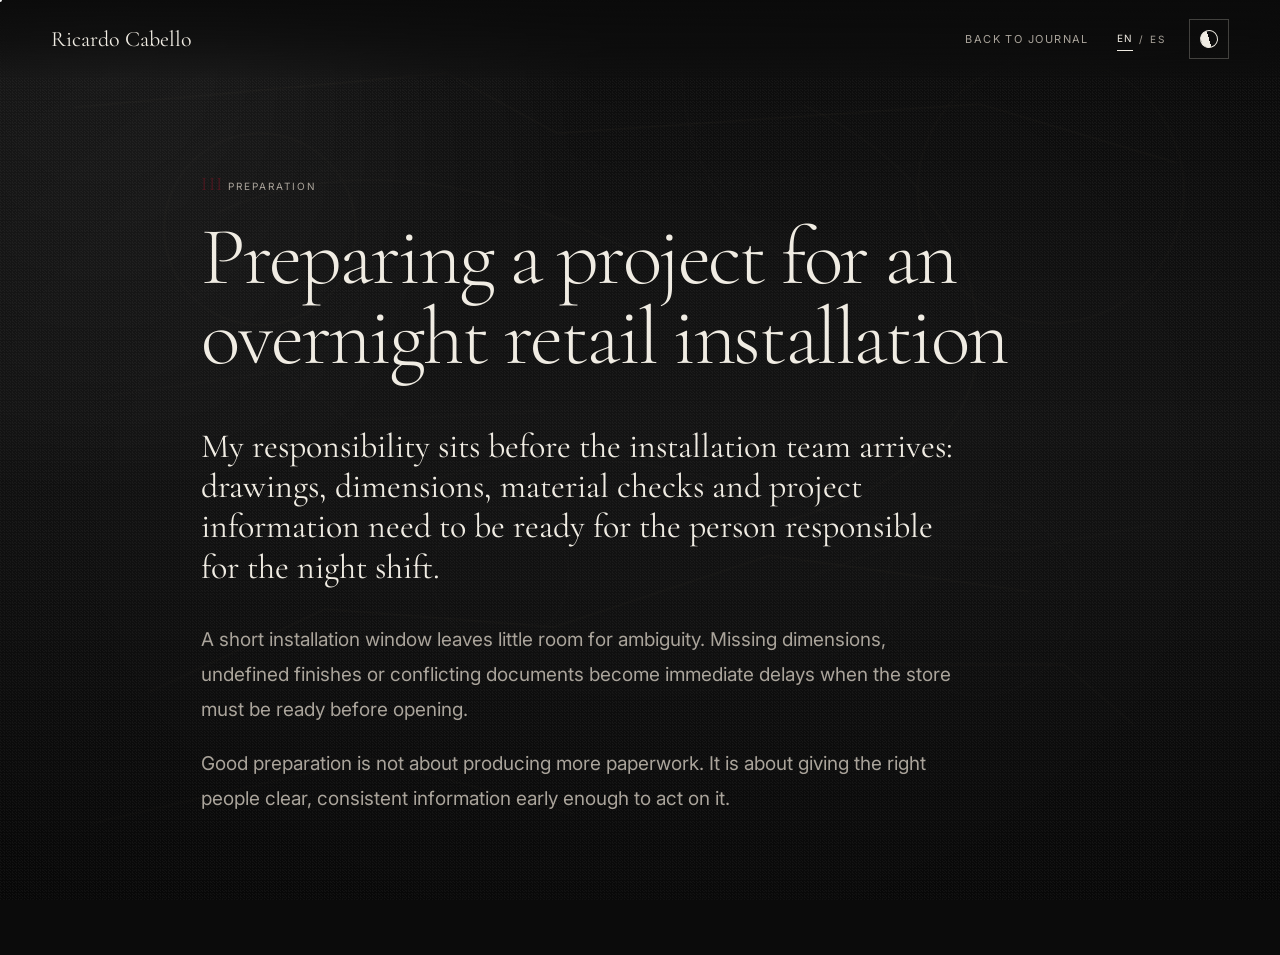
==== commit 345761e5: "Add files via upload" ====
--- a/journal/night-installation.html
+++ b/journal/night-installation.html
@@ -8,10 +8,16 @@
 <link href="https://fonts.googleapis.com" rel="preconnect"/>
 <link crossorigin="" href="https://fonts.gstatic.com" rel="preconnect"/>
 <link href="https://fonts.googleapis.com/css2?family=Cormorant+Garamond:wght@300;400&amp;family=Inter:wght@300;400;500&amp;display=swap" rel="stylesheet"/>
-<link href="../css/main.css?v=20260722-atlas-touch-clean-v2" rel="stylesheet"/>
-
+<link href="../css/main.css?v=20260723-captions-sketch-final-v3" rel="stylesheet"/>
 <meta content="How drawings, dimensions, material checks and consistent information support a short overnight retail installation." name="description"/><meta content="dark light" name="color-scheme"/><noscript><style>.page-loader{display:none!important}</style></noscript><link href="https://www.rcabello.com/journal/night-installation.html" rel="canonical"/><link href="../favicon.svg" rel="icon" type="image/svg+xml"/><link href="../images/ricardo-cabello-og.jpg" rel="apple-touch-icon"/><meta content="website" property="og:type"/><meta content="Preparing a project for an overnight retail installation | Ricardo Cabello" property="og:title"/><meta content="How drawings, dimensions, material checks and consistent information support a short overnight retail installation." property="og:description"/><meta content="https://www.rcabello.com/journal/night-installation.html" property="og:url"/><meta content="https://www.rcabello.com/images/ricardo-cabello-og.jpg" property="og:image"/><meta content="summary_large_image" name="twitter:card"/><meta content="Preparing a project for an overnight retail installation | Ricardo Cabello" name="twitter:title"/><meta content="How drawings, dimensions, material checks and consistent information support a short overnight retail installation." name="twitter:description"/><meta content="https://www.rcabello.com/images/ricardo-cabello-og.jpg" name="twitter:image"/></head>
 <body class="theme-dark" data-page="journal">
+<div aria-hidden="true" class="ambient-background">
+<div class="ambient-gradient ambient-gradient-a"></div>
+<div class="ambient-gradient ambient-gradient-b"></div>
+<div class="ambient-gradient ambient-gradient-c"></div>
+<div class="ambient-vignette"></div>
+<div class="ambient-grain"></div>
+</div>
 <div aria-hidden="true" class="cursor-dot"></div>
 <div aria-hidden="true" class="cursor-ring"></div>
 <div class="page-loader"><span class="roman">III</span></div>
@@ -29,6 +35,6 @@
 <p data-i18n="p1">My responsibility sits before the installation team arrives: drawings, dimensions, material checks and project information need to be ready for the person responsible for the night shift.</p><p data-i18n="p2">A short installation window leaves little room for ambiguity. Missing dimensions, undefined finishes or conflicting documents become immediate delays when the store must be ready before opening.</p><p data-i18n="p3">Good preparation is not about producing more paperwork. It is about giving the right people clear, consistent information early enough to act on it.</p>
 </article>
 <script>window.pageTranslations={"en":{"backJournal":"Back to journal","articleLabel":"Preparation","articleTitle":"Preparing a project for an overnight retail installation","p1":"My responsibility sits before the installation team arrives: drawings, dimensions, material checks and project information need to be ready for the person responsible for the night shift.","p2":"A short installation window leaves little room for ambiguity. Missing dimensions, undefined finishes or conflicting documents become immediate delays when the store must be ready before opening.","p3":"Good preparation is not about producing more paperwork. It is about giving the right people clear, consistent information early enough to act on it.","pageTitle":"Preparing a project for an overnight retail installation | Ricardo Cabello","pageDescription":"How drawings, dimensions, material checks and consistent information support a short overnight retail installation."},"es":{"backJournal":"Volver a notas","articleLabel":"Preparación","articleTitle":"Cómo preparar un proyecto para un montaje retail nocturno","p1":"Mi responsabilidad se sitúa antes de que llegue el equipo de montaje: los planos, las cotas, la revisión de materiales y la información del proyecto deben estar listos para la persona responsable del turno nocturno.","p2":"Una ventana de montaje corta deja muy poco espacio para la ambigüedad. Las cotas ausentes, los acabados sin definir o los documentos que se contradicen se convierten en retrasos inmediatos cuando todo debe estar preparado antes de la apertura.","p3":"Preparar bien un proyecto no significa generar más papeles. Significa entregar a cada persona la información correcta, de forma clara, coherente y con tiempo para actuar.","pageTitle":"Cómo preparar un proyecto para un montaje retail nocturno | Ricardo Cabello","pageDescription":"Cómo los planos, las cotas, la revisión de materiales y la información coherente ayudan a preparar un montaje retail nocturno."}};</script>
-<script src="../js/app.js?v=20260722-atlas-touch-clean-v2"></script>
+<script src="../js/app.js?v=20260723-editorial-gallery-v1"></script>
 </body>
 </html>
--- a/css/main.css
+++ b/css/main.css
@@ -266,6 +266,8 @@
 .drawer-project-choices.visible{display:flex}
 .drawer-project-choices button{display:flex;flex-direction:column;gap:4px;text-align:left;padding:14px 0;border:0;border-bottom:1px solid var(--line);background:transparent;color:var(--ink);cursor:pointer}
 .hidden{display:none!important}
+
+.project-image:not(a) .project-media-photo,.hero-render img{cursor:zoom-in}
 .drawer-image{-webkit-user-select:none;user-select:none;-webkit-touch-callout:none;aspect-ratio:4/3;display:grid;place-items:center;overflow:hidden;background:#171717;color:rgba(240,236,227,.38);font-size:8px;text-transform:uppercase;letter-spacing:.13em;cursor:zoom-in;transition:transform .25s ease;border:0;padding:0}
 @media (prefers-reduced-motion:reduce){
   .ambient-gradient,.construction-lines{transition:none}
@@ -318,7 +320,6 @@
   .atlas-toolbar-meta{grid-column:1/-1;justify-content:space-between}
   .built-work-layout{grid-template-columns:1fr}
   .project-drawer{min-height:auto;height:auto;max-height:70vh;border-left:0;border-top:1px solid var(--line)}
-  .drawer-index-list{max-height:none}
 }
 .built-work-intro p{margin:0;font-family:"Cormorant Garamond",Georgia,serif;letter-spacing:-.038em;font-weight:300;font-size:clamp(1.9rem,3.2vw,3.75rem);max-width:23ch;line-height:1.08}
 .stage-card-top{display:flex;align-items:flex-start;justify-content:space-between;width:100%;margin-bottom:.4rem}
@@ -355,7 +356,7 @@
 .legend-location{width:11px;height:11px;border-radius:50%;background:var(--wine);border:1px solid currentColor;box-shadow:0 0 0 3px rgba(111,23,36,.2)}
 .legend-shared{width:18px;height:18px;border-radius:999px;background:#0a0a0a;border:1px solid currentColor;color:#fff;font-size:.55rem}
 .legend-cluster{width:24px;height:24px;border-radius:50%;border:1px solid currentColor;color:var(--ink);font-size:.55rem}
-.project-drawer{position:relative;overflow:hidden;border-left:1px solid var(--line);display:flex;flex-direction:column;height:auto;min-height:0;max-height:none;padding:30px;background:rgba(8,8,8,.86);backdrop-filter:blur(10px)}
+.project-drawer{position:relative;overflow:hidden;border-left:1px solid var(--line);display:flex;flex-direction:column;height:min(72vh,760px);min-height:520px;max-height:none;padding:30px;background:rgba(8,8,8,.86);backdrop-filter:blur(10px)}
 .drawer-index-group[hidden]{display:none}
 .drawer-index-group{animation:atlasFade .22s ease}
 @keyframes atlasFade{from{opacity:0;transform:translateY(4px)}to{opacity:1;transform:none}}
@@ -370,7 +371,7 @@
 .atlas-marker-core{border-radius:50%;transition:transform .2s ease,box-shadow .2s ease,background .2s ease;width:14px;height:14px;background:var(--wine);border:2px solid #f3efe6;box-shadow:0 0 0 4px rgba(111,23,36,.18)}
 .atlas-marker:hover .atlas-marker-core,.atlas-marker:focus-visible .atlas-marker-core{transform:scale(1.35);box-shadow:0 0 0 7px rgba(111,23,36,.27)}
 .atlas-marker.active .atlas-marker-core{transform:scale(1.35);background:#f3efe6;border-color:var(--wine);box-shadow:0 0 0 7px rgba(111,23,36,.27)}
-.drawer-index-list{display:flex;flex-direction:column;overflow:auto;scrollbar-width:thin;max-height:440px}
+.drawer-index-list{display:flex;flex-direction:column;scrollbar-width:thin;max-height:none;overflow:visible}
 body.bg-maison .ambient-gradient-a{opacity:.9;transform:translate3d(.7%,-.8%,0) scale(1.025)}
 body.bg-maison .ambient-gradient-c{opacity:.68;transform:translate3d(-.6%,.7%,0) scale(1.02)}
 .project-title-link:focus-visible{outline:2px solid var(--ink);outline-offset:5px}
@@ -462,7 +463,7 @@
 .before-after-grid figure{margin:0;display:grid;gap:10px}
 .before-after-grid figure img{width:100%;height:auto;display:block}
 .before-after-grid figcaption{font-size:.72rem;letter-spacing:.14em;text-transform:uppercase;color:var(--muted)}
-.expanded-location .photo-grid img{background:transparent}
+
 .editorial-project .project-caption h3{font-size:clamp(2rem, 3.6vw, 4.25rem);line-height:.94;letter-spacing:-0.035em;max-width:18ch}
 .editorial-project .project-title-link{letter-spacing:inherit;word-spacing:.08em}
 .location-section.built-first{border-top-color:rgba(255,255,255,.28)}
@@ -475,15 +476,29 @@
 body.project-ecoalf .project-hero h1{font-family:"Cormorant Garamond",serif;font-size:clamp(48px,6.4vw,92px);font-weight:300;line-height:.88;letter-spacing:-.06em;margin:18px 0}
 body.project-ecoalf .project-hero p{max-width:720px;font-size:20px;color:var(--muted)}
 body.project-ecoalf .project-image{min-height:70vh;background-size:cover;background-position:center}
-.photo-grid>*{min-width:0}
-.photo-grid img{max-width:100%}
-body.project-ecoalf .photo-grid{display:grid;grid-template-columns:repeat(3,minmax(0,1fr));gap:14px;background:transparent}
-body.project-ecoalf .photo-grid.two-col{grid-template-columns:repeat(2,minmax(0,1fr))}
-body.project-ecoalf .photo-grid img{width:100%;aspect-ratio:4/3;object-fit:cover;background:#111;display:block;transition:transform .5s cubic-bezier(.2,.7,.2,1);will-change:transform}
-body.project-ecoalf .photo-grid img:hover{transform:scale(1.045)}
-body.project-ecoalf .photo-grid.plans img{object-fit:contain;background:#fff}
-body.project-ecoalf .photo-grid.plans img:hover{transform:scale(1.02)}
-body.project-ecoalf .photo-grid+.photo-grid{margin-top:14px}
+/* Uniform photo-grid sizing shared by every project page: fixed 4:3 frame so photos never render tall/narrow regardless of their real dimensions. */
+
+
+
+
+
+
+
+
+.gallery-caption{display:block;margin:0 0 18px;font-size:9px;letter-spacing:.16em;text-transform:uppercase;color:var(--muted)}
+/* Photo carousel: used for render galleries so a project page does not stack too many full-size images */
+
+
+
+
+
+
+
+
+
+
+
+
 body.project-ecoalf .gallery-caption{display:block;margin:0 0 18px;font-size:9px;letter-spacing:.16em;text-transform:uppercase;color:var(--muted)}
 body.project-ecoalf .project-text{display:grid;grid-template-columns:.45fr 1.55fr;gap:42px}
 body.project-ecoalf .project-text h2{font-family:"Cormorant Garamond",serif;font-size:clamp(34px,4.2vw,62px);font-weight:300;line-height:1;letter-spacing:-.04em;margin:0}
@@ -498,14 +513,6 @@
 body.project-ikks .project-hero h1{font-family:"Cormorant Garamond",serif;font-size:clamp(48px,6.4vw,92px);font-weight:300;line-height:.88;letter-spacing:-.06em;margin:18px 0}
 body.project-ikks .project-hero p{max-width:720px;font-size:20px;color:var(--muted)}
 body.project-ikks .project-image{min-height:70vh;background-size:cover;background-position:center}
-body.project-ikks .photo-grid{display:grid;grid-template-columns:repeat(3,minmax(0,1fr));gap:14px;background:transparent}
-body.project-ikks .photo-grid.two-col{grid-template-columns:repeat(2,minmax(0,1fr))}
-body.project-ikks .photo-grid img{width:100%;aspect-ratio:4/3;object-fit:cover;background:#111;display:block;transition:transform .5s cubic-bezier(.2,.7,.2,1);will-change:transform}
-body.project-ikks .photo-grid img:hover{transform:scale(1.045)}
-body.project-ikks .photo-grid.plans img{object-fit:contain;background:#fff}
-body.project-ikks .photo-grid.plans img:hover{transform:scale(1.02)}
-body.project-ikks .photo-grid+.photo-grid{margin-top:14px}
-body.project-ikks .gallery-caption{display:block;margin:0 0 18px;font-size:9px;letter-spacing:.16em;text-transform:uppercase;color:var(--muted)}
 body.project-ikks .project-text{display:grid;grid-template-columns:.45fr 1.55fr;gap:42px}
 body.project-ikks .project-text h2{font-family:"Cormorant Garamond",serif;font-size:clamp(34px,4.2vw,62px);font-weight:300;line-height:1;letter-spacing:-.04em;margin:0}
 body.project-ikks .project-text p{max-width:850px;color:var(--muted);font-size:18px}
@@ -513,11 +520,6 @@
 body.project-japon-market .project-hero h1{font-family:"Cormorant Garamond",serif;font-size:clamp(48px,6.4vw,92px);font-weight:300;line-height:.88;letter-spacing:-.06em;margin:18px 0}
 body.project-japon-market .project-hero p{max-width:720px;font-size:20px;color:var(--muted)}
 body.project-japon-market .project-image{min-height:70vh;background-size:cover;background-position:center}
-body.project-japon-market .photo-grid{display:grid;grid-template-columns:repeat(3,minmax(0,1fr));gap:14px;background:transparent}
-body.project-japon-market .photo-grid.two-col{grid-template-columns:repeat(2,minmax(0,1fr))}
-body.project-japon-market .photo-grid img{width:100%;aspect-ratio:4/3;object-fit:cover;background:#111;display:block;transition:transform .5s cubic-bezier(.2,.7,.2,1);will-change:transform}
-body.project-japon-market .photo-grid img:hover{transform:scale(1.045)}
-body.project-japon-market .photo-grid+.photo-grid{margin-top:14px}
 body.project-japon-market .project-text{display:grid;grid-template-columns:.45fr 1.55fr;gap:42px}
 body.project-japon-market .project-text h2{font-family:"Cormorant Garamond",serif;font-size:clamp(34px,4.2vw,62px);font-weight:300;line-height:1;letter-spacing:-.04em;margin:0}
 body.project-japon-market .project-text p{max-width:850px;color:var(--muted);font-size:18px}
@@ -545,20 +547,9 @@
   .atlas-main-map{min-height:390px!important}
   .atlas-inset-map{height:130px!important}
   body.project-ecoalf .project-hero p{font-size:17px}
-  body.project-ecoalf .project-image{min-height:0;padding-top:66%;background-size:contain;background-repeat:no-repeat;background-color:#000}
-  body.project-ecoalf .photo-grid,body.project-ecoalf .photo-grid.two-col{grid-template-columns:1fr}
-  body.project-ecoalf .photo-grid img{aspect-ratio:auto;object-fit:contain;background:#000;max-height:80vh}
-  body.project-ecoalf .photo-grid.plans img{background:#fff}
   body.project-ecoalf .location-intro{margin-bottom:20px}
   body.project-ikks .project-hero p{font-size:17px}
-  body.project-ikks .project-image{min-height:0;padding-top:66%;background-size:contain;background-repeat:no-repeat;background-color:#000}
-  body.project-ikks .photo-grid,body.project-ikks .photo-grid.two-col{grid-template-columns:1fr}
-  body.project-ikks .photo-grid img{aspect-ratio:auto;object-fit:contain;background:#000;max-height:80vh}
-  body.project-ikks .photo-grid.plans img{background:#fff}
   body.project-japon-market .project-hero p{font-size:17px}
-  body.project-japon-market .project-image{min-height:0;padding-top:66%;background-size:contain;background-repeat:no-repeat;background-color:#000}
-  body.project-japon-market .photo-grid,body.project-japon-market .photo-grid.two-col{grid-template-columns:1fr}
-  body.project-japon-market .photo-grid img{aspect-ratio:auto;object-fit:contain;background:#000;max-height:80vh}
   body.project-japon-market .location-nav{gap:8px 18px;padding:28px var(--pad)}
   body.project-japon-market .location-nav a{white-space:normal}
 }
@@ -573,24 +564,24 @@
 body.project-maison-caligari .project-meta div:last-child{border-right:0}
 body.project-maison-caligari .project-meta span{display:block;margin-bottom:8px;font-size:9px;letter-spacing:.16em;text-transform:uppercase;color:var(--muted)}
 body.project-maison-caligari .project-meta strong{font-weight:400;font-size:14px}
-body.project-maison-caligari .collection{padding-top:80px;padding-bottom:120px}
-body.project-maison-caligari .collection-header{max-width:840px;margin:0 0 54px auto}
-body.project-maison-caligari .collection-header h2{font-family:"Cormorant Garamond",serif;font-size:clamp(38px,5vw,72px);font-weight:300;line-height:.95;letter-spacing:-.045em;margin:0 0 18px}
-body.project-maison-caligari .collection-header p{color:var(--muted);font-size:18px}
-body.project-maison-caligari .photo-grid.one{grid-template-columns:1fr}
-body.project-maison-caligari .photo-grid+.photo-grid{margin-top:14px}
-body.project-maison-caligari .photo-grid figure:hover img{transform:scale(1.025)}
-body.project-maison-caligari .photo-grid figcaption{padding:13px 0 0;font-size:9px;letter-spacing:.16em;text-transform:uppercase;color:var(--muted)}
+
+
+
+
+
+
+
+
 body.project-maison-caligari .project-outro{display:grid;grid-template-columns:.45fr 1.55fr;gap:42px}
 body.project-maison-caligari .project-outro blockquote{margin:0;font-family:"Cormorant Garamond",serif;font-size:clamp(32px,4.6vw,68px);font-weight:300;line-height:1;letter-spacing:-.04em}
 body.project-maison-caligari .external-link{display:inline-flex;margin-top:26px;border-bottom:1px solid currentColor;padding-bottom:4px;font-size:12px;letter-spacing:.12em;text-transform:uppercase}
 @media (max-width:800px){
   body.project-ecoalf .project-text,body.project-ikks .project-text,body.project-japon-market .project-text{grid-template-columns:1fr}
-  body.project-japon-market .photo-grid{grid-template-columns:repeat(2,1fr)}
+  
   body.project-maison-caligari .project-text,body.project-maison-caligari .project-outro{grid-template-columns:1fr}
   body.project-maison-caligari .project-meta{grid-template-columns:repeat(2,1fr)}
   body.project-maison-caligari .project-meta div:nth-child(2){border-right:0}
-  body.project-maison-caligari .photo-grid{grid-template-columns:1fr}
+  
 }
 .article{max-width:980px;margin:auto;padding:170px var(--pad) 120px}
 .article h1{font-family:"Cormorant Garamond",serif;font-size:clamp(34px,6.8vw,82px);font-weight:300;line-height:.98;letter-spacing:-.03em;margin:18px 0 50px;text-wrap:pretty}
@@ -618,7 +609,7 @@
   body.project-maison-caligari .project-meta{grid-template-columns:1fr}
   body.project-maison-caligari .project-meta div{border-right:0;border-bottom:1px solid var(--line)}
   body.project-maison-caligari .project-meta div:last-child{border-bottom:0}
-  body.project-maison-caligari .photo-grid img{height:auto;max-height:none;object-fit:contain}
+  
   .article{padding-top:130px;padding-bottom:80px}
   .article p{font-size:17px}
   .article p:first-of-type{font-size:28px}
@@ -637,26 +628,29 @@
 .project-image::after{content:"";position:absolute;inset:0;z-index:2;pointer-events:none;background:linear-gradient(118deg,transparent 0 45%,rgba(255,255,255,.055) 52%,transparent 59%);transform:translateX(-30%);transition:transform 1.35s cubic-bezier(.2,.8,.2,1)}
 .project-image:hover::after,.project-image:focus-visible::after{transform:translateX(30%)}
 .project-image:hover .project-media-photo,.project-image:focus-visible .project-media-photo{transform:scale(1.025);filter:brightness(.9)}
-.project-image:focus-visible,.project-photo-strip a:focus-visible{outline:2px solid var(--ink);outline-offset:5px}
+
 .project-open-hint{position:absolute;right:18px;bottom:18px;z-index:3;display:inline-flex;align-items:center;gap:.45rem;padding:10px 12px;border:1px solid rgba(255,255,255,.32);background:rgba(8,8,8,.76);color:#fff;font-size:9px;letter-spacing:.13em;text-transform:uppercase;transition:transform .22s ease,background .22s ease,border-color .22s ease}
 .project-image:hover .project-open-hint,.project-image:focus-visible .project-open-hint{transform:translateY(-3px);background:rgba(8,8,8,.94);border-color:#fff}
 .project-image.section-shell{width:min(100%,var(--max));margin:auto;padding:0;aspect-ratio:16/9;border-bottom:1px solid var(--line)}
 .project-image.section-shell .project-media-photo{object-fit:cover}
-.project-photo-strip{display:grid;grid-template-columns:repeat(3,minmax(0,1fr));align-items:stretch;gap:clamp(12px,1.7vw,24px);margin-top:clamp(16px,2vw,28px);background:transparent;overflow:visible}
-.project-photo-strip>a{display:block;position:relative;min-width:0;min-height:0;aspect-ratio:4/3;overflow:hidden;background:transparent}
-.project-photo-strip .project-media-photo{position:absolute;inset:0;display:block;width:100%;height:100%;max-height:none;object-fit:cover;object-position:center;background:transparent;transition:transform .55s cubic-bezier(.2,.7,.2,1)}
-.project-photo-strip>a:hover .project-media-photo{transform:scale(1.025)}
+/* Balanced project and Maison galleries */
+
+
+
+
 .featured-maison .project-image{aspect-ratio:4/3}
 .featured-maison .project-question{max-width:25ch}
 .featured-maison .project-caption h3{font-size:clamp(2.35rem,4.4vw,5.25rem)}
-.featured-maison .project-photo-strip{grid-template-columns:repeat(3,minmax(0,1fr));align-items:start}
-.featured-maison .project-photo-strip>a{height:auto;aspect-ratio:auto;overflow:visible}
-.featured-maison .project-photo-strip .project-media-photo{position:static;width:100%;height:auto;max-height:none;aspect-ratio:auto;object-fit:contain;background:transparent}
+
+
+
+
 body.project-maison-caligari .hero-render{padding:0 var(--pad) 120px;width:min(100%,var(--max));margin:auto;border-bottom:1px solid var(--line);overflow:hidden;background:transparent}
 body.project-maison-caligari .hero-render img{display:block;width:100%;height:auto;max-height:none;object-fit:contain;background:transparent}
-body.project-maison-caligari .photo-grid{display:grid;grid-template-columns:repeat(2,minmax(0,1fr));gap:14px;align-items:start;background:transparent}
-body.project-maison-caligari .photo-grid figure{margin:0;overflow:visible;background:transparent}
-body.project-maison-caligari .photo-grid img{transition:transform .55s cubic-bezier(.2,.7,.2,1);display:block;width:100%;height:auto;max-height:none;aspect-ratio:auto;object-fit:contain;background:transparent}
+
+
+
+
 
 
 
@@ -749,8 +743,12 @@
   .project-page,.article-page,.project-hero,.article-hero,.project-content,.article-content{min-width:0;max-width:100%}
   .project-hero h1,.article-hero h1{font-size:clamp(2.75rem,13vw,4.5rem)!important;line-height:.94!important;overflow-wrap:anywhere}
   .project-meta,.article-meta{grid-template-columns:1fr!important;gap:14px!important}
-  .photo-grid{grid-template-columns:1fr!important;gap:12px!important}
-  .photo-grid figure,.photo-grid img{width:100%!important;min-width:0!important;height:auto!important;max-height:none!important;aspect-ratio:auto!important;object-fit:contain!important}
+  
+  
+  
+  
+  
+  
   .project-copy,.article-copy,.project-copy p,.article-copy p{max-width:100%!important;min-width:0;overflow-wrap:anywhere}
   pre,code{white-space:pre-wrap;overflow-wrap:anywhere}
   table{display:block;width:100%;overflow-x:auto;-webkit-overflow-scrolling:touch}
@@ -828,10 +826,11 @@
   .site-header .theme-toggle{position:absolute;right:70px;top:14px}
   body[data-page="project"] .site-header .theme-toggle{position:static;width:38px;height:38px}
   .project-image,.project-image.section-shell,.featured-maison .project-image{aspect-ratio:4/3}
-  .project-photo-strip,.featured-maison .project-photo-strip{grid-template-columns:1fr;gap:12px}
-  .project-photo-strip>a{aspect-ratio:4/3}
-  .featured-maison .project-photo-strip>a{aspect-ratio:auto}
-  .featured-maison .project-photo-strip .project-media-photo{position:static;height:auto;object-fit:contain}
+  
+  
+  
+  
+  
   .project-open-hint{right:12px;bottom:12px}
   
   
@@ -931,3 +930,221 @@
   .atlas-expand-toggle.is-mobile-reset .atlas-expand-icon::before{top:-2px;left:-3px;width:6px;height:6px;border:0;border-top:1.5px solid currentColor;border-left:1.5px solid currentColor;transform:rotate(-12deg)}
   .atlas-expand-toggle.is-mobile-reset .atlas-expand-icon::after{display:none}
 }
+
+/* Unified editorial carousel system. Every gallery shows one complete image at a time. */
+.photo-grid{
+  display:grid;
+  grid-template-columns:1fr;
+  width:100%;
+  min-width:0;
+  margin:0;
+  background:transparent;
+}
+.photo-grid>*{min-width:0;margin:0}
+.photo-grid>img,
+.photo-grid>figure>img{
+  display:block;
+  width:auto;
+  max-width:100%;
+  height:auto;
+  max-height:min(78vh,860px);
+  margin-inline:auto;
+  object-fit:contain;
+  object-position:center;
+  background:transparent;
+  cursor:zoom-in;
+}
+.photo-carousel-wrap{
+  position:relative;
+  width:100%;
+  min-width:0;
+  overflow:hidden;
+}
+.photo-carousel{
+  display:flex;
+  align-items:flex-start;
+  width:100%;
+  min-width:0;
+  overflow-x:auto;
+  overflow-y:hidden;
+  padding:0;
+  scroll-snap-type:x mandatory;
+  overscroll-behavior-inline:contain;
+  -webkit-overflow-scrolling:touch;
+  scrollbar-width:none;
+  transition:height .32s cubic-bezier(.2,.7,.2,1);
+}
+.photo-carousel::-webkit-scrollbar{display:none}
+.photo-carousel .carousel-slide{
+  position:relative;
+  display:grid;
+  place-items:center;
+  flex:0 0 100%;
+  width:100%;
+  min-width:100%;
+  margin:0;
+  scroll-snap-align:start;
+  scroll-snap-stop:always;
+  background:transparent;
+}
+.photo-carousel .carousel-slide>img{
+  display:block;
+  width:auto;
+  max-width:100%;
+  height:auto;
+  max-height:min(78vh,860px);
+  margin-inline:auto;
+  object-fit:contain;
+  object-position:center;
+  background:transparent;
+  cursor:zoom-in;
+}
+.photo-carousel .carousel-slide.is-plan{
+  padding:clamp(10px,1.3vw,18px);
+  background:#f2efe8;
+}
+.photo-carousel .carousel-slide>figcaption{display:none}
+.carousel-description{
+  width:min(100%,78ch);
+  min-height:3.1em;
+  margin:14px 0 0;
+  color:var(--muted);
+  font-size:clamp(12px,1vw,14px);
+  line-height:1.55;
+  text-wrap:pretty;
+}
+.carousel-nav{
+  position:absolute;
+  top:50%;
+  z-index:5;
+  display:grid;
+  place-items:center;
+  width:46px;
+  height:46px;
+  padding:0;
+  border:1px solid rgba(255,255,255,.45);
+  border-radius:50%;
+  background:rgba(8,8,8,.78);
+  color:#fff;
+  font-size:25px;
+  line-height:1;
+  cursor:pointer;
+  transform:translateY(-50%);
+  backdrop-filter:blur(8px);
+}
+.carousel-nav.prev{left:14px}
+.carousel-nav.next{right:14px}
+.carousel-nav[disabled]{opacity:0;pointer-events:none}
+.carousel-status{
+  position:absolute;
+  right:16px;
+  bottom:14px;
+  z-index:4;
+  padding:7px 10px;
+  border:1px solid rgba(255,255,255,.28);
+  background:rgba(8,8,8,.72);
+  color:#fff;
+  font-size:9px;
+  letter-spacing:.18em;
+  line-height:1;
+  backdrop-filter:blur(8px);
+}
+.theme-light .carousel-nav,
+.theme-light .carousel-status{
+  border-color:rgba(20,20,20,.3);
+  background:rgba(255,255,255,.86);
+  color:#171717;
+}
+.theme-light .photo-carousel .carousel-slide.is-plan{background:#f2efe8}
+.unified-project-gallery{padding-top:clamp(48px,6vw,92px)}
+@media (max-width:760px){
+  .photo-grid>img,
+  .photo-grid>figure>img,
+  .photo-carousel .carousel-slide>img{max-height:68svh}
+  .carousel-nav{width:40px;height:40px;font-size:22px}
+  .carousel-nav.prev{left:8px}
+  .carousel-nav.next{right:8px}
+  .carousel-status{right:10px;bottom:10px;padding:6px 8px}
+  .carousel-description{min-height:4.4em;margin-top:12px;font-size:12px}
+  .project-photo-strip{grid-template-columns:1fr;gap:12px}
+}
+
+/* Home previews remain concise. Maison Caligari uses only its cover image. */
+.project-photo-strip{
+  display:grid;
+  grid-template-columns:repeat(3,minmax(0,1fr));
+  gap:clamp(12px,1.7vw,24px);
+  margin-top:clamp(16px,2vw,28px);
+}
+.project-photo-strip>a{
+  position:relative;
+  display:block;
+  min-width:0;
+  aspect-ratio:4/3;
+  overflow:hidden;
+  background:#111;
+}
+.project-photo-strip .project-media-photo{
+  position:absolute;
+  inset:0;
+  display:block;
+  width:100%;
+  height:100%;
+  max-width:none;
+  max-height:none;
+  object-fit:cover;
+  object-position:center;
+  transition:transform .45s cubic-bezier(.2,.7,.2,1),filter .45s ease;
+}
+.project-photo-strip>a:hover .project-media-photo{transform:scale(1.018);filter:brightness(.95)}
+
+.project-image:focus-visible,
+.photo-grid img:focus-visible,
+.photo-carousel img:focus-visible,
+.project-photo-strip a:focus-visible{outline:2px solid var(--ink);outline-offset:5px}
+
+
+/* Ambient sketch-line overlays · 2026-07-23 */
+.ambient-background::before,.ambient-background::after{content:"";position:absolute;inset:0;pointer-events:none;background-repeat:no-repeat;background-position:center;background-size:cover;transition:opacity .8s ease,filter .8s ease,transform 1.4s ease;will-change:opacity,transform;transform:scale(1.015)}
+.ambient-gradient{z-index:0}
+.ambient-vignette{z-index:3}
+.ambient-grain{z-index:4}
+body:not(.theme-light) .ambient-background::before{z-index:1;opacity:.18;mix-blend-mode:screen;filter:blur(.15px);background-image:url("data:image/svg+xml,%3Csvg xmlns='http://www.w3.org/2000/svg' viewBox='0 0 1600 1200'%3E%3Cg fill='none' stroke='%23c7a15a' stroke-width='1.2' stroke-linecap='round' stroke-linejoin='round'%3E%3Cpath stroke-opacity='.22' d='M104 178 L562 136 L698 210 L1218 174 L1460 246'/%3E%3Cpath stroke-opacity='.18' d='M196 898 L412 796 L694 818 L960 730 L1278 774'/%3E%3Cpath stroke-opacity='.16' d='M1002 176 C1138 238 1216 348 1216 466 C1216 578 1122 646 978 688'/%3E%3Cpath stroke-opacity='.15' d='M280 308 C386 256 530 254 670 304 C752 332 824 378 912 394'/%3E%3Ccircle stroke-opacity='.17' cx='332' cy='328' r='118'/%3E%3Ccircle stroke-opacity='.14' cx='1306' cy='280' r='164'/%3E%3Cpath stroke-opacity='.2' d='M1112 864 L1322 864 L1408 938'/%3E%3Cpath stroke-opacity='.12' d='M124 1060 L468 980 L718 1048'/%3E%3C/g%3E%3C/svg%3E");}
+body:not(.theme-light) .ambient-background::after{z-index:2;opacity:.11;mix-blend-mode:screen;filter:blur(.35px);background-image:url("data:image/svg+xml,%3Csvg xmlns='http://www.w3.org/2000/svg' viewBox='0 0 1600 1200'%3E%3Cg fill='none' stroke='%23d4b377' stroke-width='1' stroke-linecap='round' stroke-linejoin='round'%3E%3Cpath stroke-opacity='.14' stroke-dasharray='3 10' d='M224 240 L454 258 L688 242 L930 274 L1186 242'/%3E%3Cpath stroke-opacity='.12' d='M852 106 C846 256 916 350 1082 418'/%3E%3Cpath stroke-opacity='.1' d='M472 664 C610 602 760 590 924 648 C1036 688 1132 694 1246 668'/%3E%3Cpath stroke-opacity='.12' d='M139 534 L362 502 L442 564 L682 552'/%3E%3Cpath stroke-opacity='.12' d='M1010 756 L1118 714 L1264 724 L1430 692'/%3E%3Ccircle stroke-opacity='.1' cx='628' cy='754' r='84'/%3E%3Ccircle stroke-opacity='.09' cx='1218' cy='784' r='118'/%3E%3C/g%3E%3C/svg%3E");}
+body.theme-light .ambient-background::before{z-index:1;opacity:.13;mix-blend-mode:multiply;filter:blur(.2px);background-image:url("data:image/svg+xml,%3Csvg xmlns='http://www.w3.org/2000/svg' viewBox='0 0 1600 1200'%3E%3Cg fill='none' stroke='%23888888' stroke-width='1.15' stroke-linecap='round' stroke-linejoin='round'%3E%3Cpath stroke-opacity='.14' d='M116 188 L564 148 L720 224 L1236 190 L1456 252'/%3E%3Cpath stroke-opacity='.1' d='M198 888 L410 792 L690 814 L958 726 L1270 766'/%3E%3Cpath stroke-opacity='.1' d='M996 180 C1132 242 1216 344 1216 462 C1216 574 1120 640 986 676'/%3E%3Cpath stroke-opacity='.09' d='M286 310 C390 258 530 258 666 306 C750 336 828 378 914 392'/%3E%3Ccircle stroke-opacity='.08' cx='332' cy='328' r='118'/%3E%3Ccircle stroke-opacity='.07' cx='1304' cy='280' r='164'/%3E%3Cpath stroke-opacity='.1' d='M1112 862 L1320 862 L1406 936'/%3E%3C/g%3E%3C/svg%3E");}
+body.theme-light .ambient-background::after{z-index:2;opacity:.08;mix-blend-mode:multiply;filter:blur(.45px);background-image:url("data:image/svg+xml,%3Csvg xmlns='http://www.w3.org/2000/svg' viewBox='0 0 1600 1200'%3E%3Cg fill='none' stroke='%23949494' stroke-width='1' stroke-linecap='round' stroke-linejoin='round'%3E%3Cpath stroke-opacity='.08' stroke-dasharray='2.5 11' d='M224 240 L454 258 L688 242 L930 274 L1186 242'/%3E%3Cpath stroke-opacity='.07' d='M850 112 C842 254 914 348 1080 416'/%3E%3Cpath stroke-opacity='.06' d='M474 664 C610 604 760 592 924 648 C1036 688 1132 694 1246 668'/%3E%3Cpath stroke-opacity='.06' d='M138 534 L362 502 L442 564 L682 552'/%3E%3Ccircle stroke-opacity='.05' cx='628' cy='754' r='84'/%3E%3Ccircle stroke-opacity='.05' cx='1218' cy='784' r='118'/%3E%3C/g%3E%3C/svg%3E");}
+body.theme-light .ambient-background::after,body.theme-light .ambient-background::before{transform:scale(1.01)}
+@media (max-width:900px){
+  body:not(.theme-light) .ambient-background::before{opacity:.14}
+  body:not(.theme-light) .ambient-background::after{opacity:.085}
+  body.theme-light .ambient-background::before{opacity:.1}
+  body.theme-light .ambient-background::after{opacity:.06}
+}
+
+/* Centred, more prominent carousel captions · 2026-07-23 */
+.carousel-description{
+  width:min(100%,76ch);
+  min-height:3.8em;
+  margin:18px auto 0;
+  padding:14px clamp(18px,3vw,34px) 4px;
+  border-top:1px solid var(--line);
+  color:var(--ink);
+  font-family:"Cormorant Garamond",Georgia,serif;
+  font-size:clamp(17px,1.45vw,21px);
+  font-weight:400;
+  line-height:1.42;
+  letter-spacing:-.005em;
+  text-align:center;
+  text-wrap:balance;
+  opacity:.94;
+}
+.theme-light .carousel-description{color:var(--paper-ink);opacity:.88}
+@media (max-width:760px){
+  .carousel-description{
+    min-height:5.2em;
+    margin-top:14px;
+    padding:12px 10px 2px;
+    font-size:16px;
+    line-height:1.42;
+  }
+}
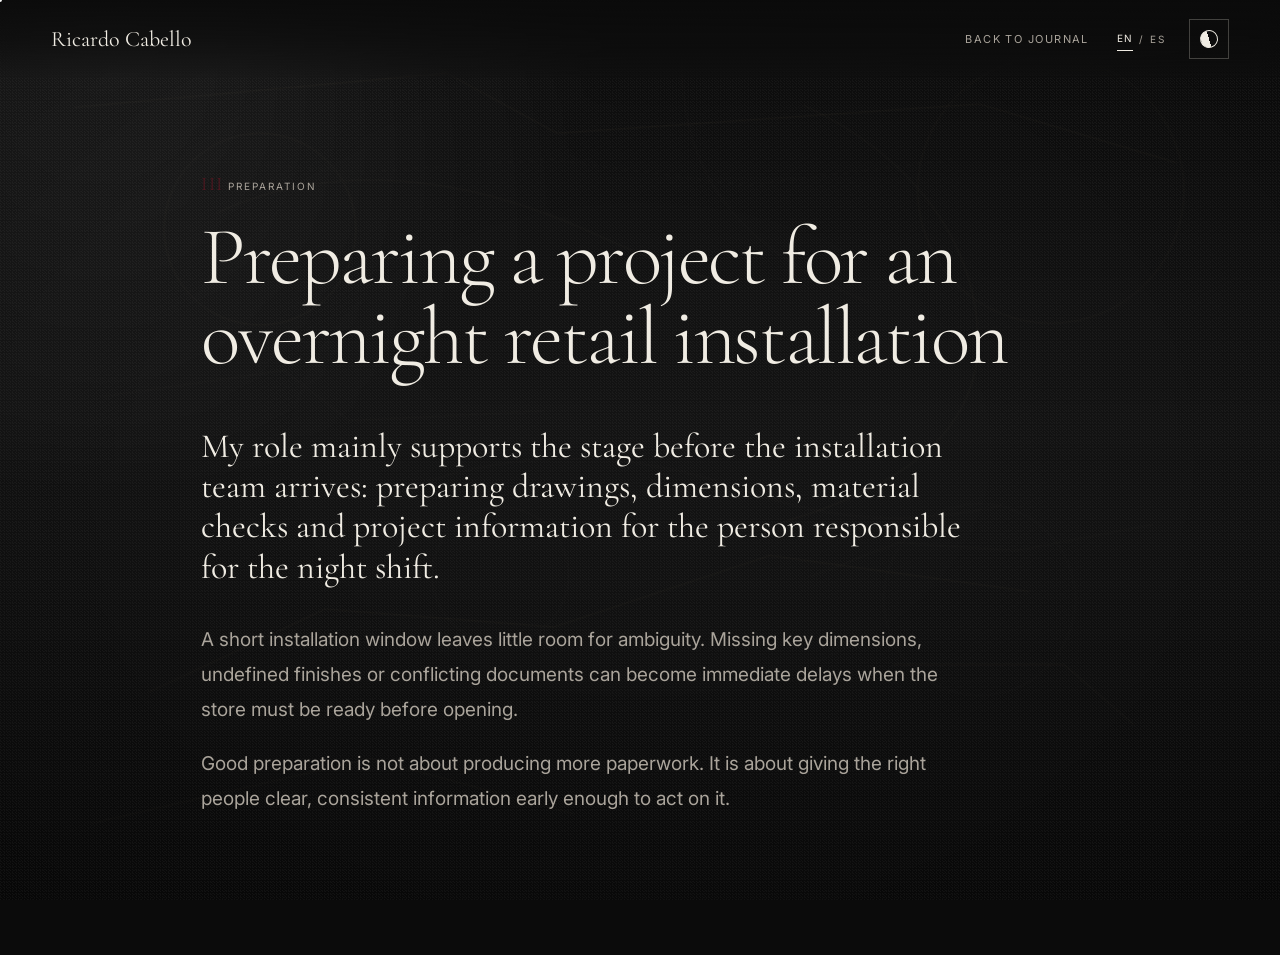
==== commit b1ba606e: "Add files via upload" ====
--- a/journal/night-installation.html
+++ b/journal/night-installation.html
@@ -8,7 +8,7 @@
 <link href="https://fonts.googleapis.com" rel="preconnect"/>
 <link crossorigin="" href="https://fonts.gstatic.com" rel="preconnect"/>
 <link href="https://fonts.googleapis.com/css2?family=Cormorant+Garamond:wght@300;400&amp;family=Inter:wght@300;400;500&amp;display=swap" rel="stylesheet"/>
-<link href="../css/main.css?v=20260723-captions-sketch-final-v3" rel="stylesheet"/>
+<link href="../css/main.css?v=20260723-final-hero-balance-v1" rel="stylesheet"/>
 <meta content="How drawings, dimensions, material checks and consistent information support a short overnight retail installation." name="description"/><meta content="dark light" name="color-scheme"/><noscript><style>.page-loader{display:none!important}</style></noscript><link href="https://www.rcabello.com/journal/night-installation.html" rel="canonical"/><link href="../favicon.svg" rel="icon" type="image/svg+xml"/><link href="../images/ricardo-cabello-og.jpg" rel="apple-touch-icon"/><meta content="website" property="og:type"/><meta content="Preparing a project for an overnight retail installation | Ricardo Cabello" property="og:title"/><meta content="How drawings, dimensions, material checks and consistent information support a short overnight retail installation." property="og:description"/><meta content="https://www.rcabello.com/journal/night-installation.html" property="og:url"/><meta content="https://www.rcabello.com/images/ricardo-cabello-og.jpg" property="og:image"/><meta content="summary_large_image" name="twitter:card"/><meta content="Preparing a project for an overnight retail installation | Ricardo Cabello" name="twitter:title"/><meta content="How drawings, dimensions, material checks and consistent information support a short overnight retail installation." name="twitter:description"/><meta content="https://www.rcabello.com/images/ricardo-cabello-og.jpg" name="twitter:image"/></head>
 <body class="theme-dark" data-page="journal">
 <div aria-hidden="true" class="ambient-background">
@@ -32,9 +32,9 @@
 <span class="roman">III</span>
 <span class="eyebrow" data-i18n="articleLabel">Preparation</span>
 <h1 data-i18n="articleTitle">Preparing a project for an overnight retail installation</h1>
-<p data-i18n="p1">My responsibility sits before the installation team arrives: drawings, dimensions, material checks and project information need to be ready for the person responsible for the night shift.</p><p data-i18n="p2">A short installation window leaves little room for ambiguity. Missing dimensions, undefined finishes or conflicting documents become immediate delays when the store must be ready before opening.</p><p data-i18n="p3">Good preparation is not about producing more paperwork. It is about giving the right people clear, consistent information early enough to act on it.</p>
+<p data-i18n="p1">My role mainly supports the stage before the installation team arrives: preparing drawings, dimensions, material checks and project information for the person responsible for the night shift.</p><p data-i18n="p2">A short installation window leaves little room for ambiguity. Missing key dimensions, undefined finishes or conflicting documents can become immediate delays when the store must be ready before opening.</p><p data-i18n="p3">Good preparation is not about producing more paperwork. It is about giving the right people clear, consistent information early enough to act on it.</p>
 </article>
-<script>window.pageTranslations={"en":{"backJournal":"Back to journal","articleLabel":"Preparation","articleTitle":"Preparing a project for an overnight retail installation","p1":"My responsibility sits before the installation team arrives: drawings, dimensions, material checks and project information need to be ready for the person responsible for the night shift.","p2":"A short installation window leaves little room for ambiguity. Missing dimensions, undefined finishes or conflicting documents become immediate delays when the store must be ready before opening.","p3":"Good preparation is not about producing more paperwork. It is about giving the right people clear, consistent information early enough to act on it.","pageTitle":"Preparing a project for an overnight retail installation | Ricardo Cabello","pageDescription":"How drawings, dimensions, material checks and consistent information support a short overnight retail installation."},"es":{"backJournal":"Volver a notas","articleLabel":"Preparación","articleTitle":"Cómo preparar un proyecto para un montaje retail nocturno","p1":"Mi responsabilidad se sitúa antes de que llegue el equipo de montaje: los planos, las cotas, la revisión de materiales y la información del proyecto deben estar listos para la persona responsable del turno nocturno.","p2":"Una ventana de montaje corta deja muy poco espacio para la ambigüedad. Las cotas ausentes, los acabados sin definir o los documentos que se contradicen se convierten en retrasos inmediatos cuando todo debe estar preparado antes de la apertura.","p3":"Preparar bien un proyecto no significa generar más papeles. Significa entregar a cada persona la información correcta, de forma clara, coherente y con tiempo para actuar.","pageTitle":"Cómo preparar un proyecto para un montaje retail nocturno | Ricardo Cabello","pageDescription":"Cómo los planos, las cotas, la revisión de materiales y la información coherente ayudan a preparar un montaje retail nocturno."}};</script>
-<script src="../js/app.js?v=20260723-editorial-gallery-v1"></script>
+<script>window.pageTranslations={"en":{"backJournal":"Back to journal","articleLabel":"Preparation","articleTitle":"Preparing a project for an overnight retail installation","p1":"My role mainly supports the stage before the installation team arrives: preparing drawings, dimensions, material checks and project information for the person responsible for the night shift.","p2":"A short installation window leaves little room for ambiguity. Missing key dimensions, undefined finishes or conflicting documents can become immediate delays when the store must be ready before opening.","p3":"Good preparation is not about producing more paperwork. It is about giving the right people clear, consistent information early enough to act on it.","pageTitle":"Preparing a project for an overnight retail installation | Ricardo Cabello","pageDescription":"How drawings, dimensions, material checks and consistent information support a short overnight retail installation."},"es":{"backJournal":"Volver a notas","articleLabel":"Preparación","articleTitle":"Cómo preparar un proyecto para un montaje retail nocturno","p1":"Mi función se concentra principalmente en la fase anterior a la llegada del equipo de montaje: preparar planos, cotas, comprobaciones de materiales e información para la persona responsable del turno nocturno.","p2":"Una ventana de montaje corta deja muy poco espacio para la ambigüedad. Las cotas principales ausentes, los acabados sin definir o los documentos que se contradicen pueden convertirse en retrasos inmediatos cuando todo debe estar preparado antes de la apertura.","p3":"Preparar bien un proyecto no significa generar más papeles. Significa entregar a cada persona la información correcta, de forma clara, coherente y con tiempo para actuar.","pageTitle":"Cómo preparar un proyecto para un montaje retail nocturno | Ricardo Cabello","pageDescription":"Cómo los planos, las cotas, la revisión de materiales y la información coherente ayudan a preparar un montaje retail nocturno."}};</script>
+<script src="../js/app.js?v=20260727-honest-copy-v1"></script>
 </body>
 </html>
--- a/css/main.css
+++ b/css/main.css
@@ -1148,3 +1148,201 @@
     line-height:1.42;
   }
 }
+
+
+/* Maison Caligari captions and stronger home project titles · 2026-07-23 */
+.carousel-description{display:grid;justify-items:center;gap:6px}
+.carousel-description-title{
+  display:block;
+  font-family:"Cormorant Garamond",Georgia,serif;
+  font-size:clamp(21px,1.8vw,27px);
+  font-weight:400;
+  line-height:1.12;
+  letter-spacing:-.015em;
+  color:var(--ink);
+  text-align:center;
+}
+.carousel-description-copy{display:block;max-width:72ch;text-align:center}
+.project-maison-caligari .photo-grid>figure>.maison-piece-caption{
+  display:grid;
+  justify-items:center;
+  gap:7px;
+  width:min(100%,76ch);
+  margin:18px auto 34px;
+  padding:14px clamp(18px,3vw,34px) 4px;
+  border-top:1px solid var(--line);
+  color:var(--ink);
+  text-align:center;
+}
+.project-maison-caligari .maison-piece-caption strong{
+  font-family:"Cormorant Garamond",Georgia,serif;
+  font-size:clamp(21px,1.8vw,27px);
+  font-weight:400;
+  line-height:1.12;
+  letter-spacing:-.015em;
+}
+.project-maison-caligari .maison-piece-caption span{
+  max-width:72ch;
+  font-family:"Cormorant Garamond",Georgia,serif;
+  font-size:clamp(17px,1.45vw,21px);
+  line-height:1.42;
+  color:var(--ink);
+  opacity:.94;
+}
+body[data-page="home"] .editorial-project .project-caption h3{
+  font-size:clamp(2.55rem,4.35vw,5.3rem)!important;
+  line-height:.91!important;
+  letter-spacing:-.043em!important;
+  max-width:19ch;
+  text-wrap:balance;
+}
+body[data-page="home"] .featured-maison .project-caption h3{
+  font-size:clamp(2.9rem,5vw,6rem)!important;
+  max-width:17ch;
+}
+body:not(.theme-light)[data-page="home"] .editorial-project .project-caption h3{
+  text-shadow:0 .18em .75em rgba(0,0,0,.2);
+}
+@media(max-width:760px){
+  .carousel-description-title{font-size:21px}
+  .project-maison-caligari .maison-piece-caption{margin-top:14px;padding:12px 10px 2px}
+  .project-maison-caligari .maison-piece-caption strong{font-size:21px}
+  .project-maison-caligari .maison-piece-caption span{font-size:16px}
+  body[data-page="home"] .editorial-project .project-caption h3,
+  body[data-page="home"] .featured-maison .project-caption h3{
+    font-size:clamp(2.15rem,10.4vw,3.45rem)!important;
+    line-height:.96!important;
+    max-width:100%;
+  }
+}
+
+/* Final home portrait framing · 2026-07-23 */
+html body main .hero.editorial-hero{
+  grid-template-columns:minmax(0,1.08fr) minmax(360px,.92fr);
+  gap:clamp(42px,5vw,88px);
+  align-items:start;
+}
+html body main .hero.editorial-hero .hero-portrait{
+  width:min(100%,480px);
+  max-width:480px;
+  height:auto;
+  max-height:none;
+  aspect-ratio:auto;
+  object-fit:contain;
+  object-position:center top;
+  justify-self:end;
+  align-self:start;
+}
+@media(max-width:900px){
+  html body main .hero.editorial-hero{
+    grid-template-columns:1fr!important;
+    gap:34px;
+  }
+  html body main .hero.editorial-hero .hero-portrait{
+    width:min(100%,430px)!important;
+    max-width:430px!important;
+    height:auto!important;
+    max-height:none!important;
+    aspect-ratio:auto!important;
+    object-fit:contain!important;
+    object-position:center top!important;
+    justify-self:center!important;
+    margin:18px auto 0!important;
+  }
+}
+@media(max-width:520px){
+  html body main .hero.editorial-hero .hero-portrait{
+    width:100%!important;
+    max-width:100%!important;
+    margin-top:10px!important;
+  }
+}
+
+/* Final home hero text balance · 2026-07-23 */
+body[data-page="home"] .hero.editorial-hero h1{
+  font-size:clamp(3rem,4.75vw,5.2rem)!important;
+  line-height:.95!important;
+  letter-spacing:-.04em!important;
+  max-width:12.8ch!important;
+  text-wrap:balance;
+}
+body[data-page="home"] .hero.editorial-hero .hero-copy{
+  max-width:720px;
+}
+@media(max-width:1100px) and (min-width:901px){
+  body[data-page="home"] .hero.editorial-hero h1{
+    font-size:clamp(2.8rem,4.7vw,4.2rem)!important;
+    max-width:13.5ch!important;
+  }
+}
+@media(max-width:900px){
+  body[data-page="home"] .hero.editorial-hero h1{
+    font-size:clamp(2.7rem,8vw,4.35rem)!important;
+    max-width:15ch!important;
+  }
+}
+@media(max-width:520px){
+  body[data-page="home"] .hero.editorial-hero h1{
+    font-size:clamp(2.35rem,10.7vw,3.25rem)!important;
+    line-height:.98!important;
+    max-width:100%!important;
+  }
+}
+
+/* Responsive hardening · 2026-07-23 */
+html{scroll-padding-top:84px}
+body.lightbox-open{overflow:hidden;overscroll-behavior:none}
+:where(a,button,input,select,textarea):focus-visible{
+  outline:2px solid currentColor;
+  outline-offset:4px;
+}
+.image-lightbox-close,.menu-toggle,.theme-toggle,.language-button,
+.carousel-button,.drawer-close,.atlas-region-tab,.stage-button{
+  touch-action:manipulation;
+}
+@media (pointer:coarse){
+  .menu-toggle,.theme-toggle,.image-lightbox-close,.carousel-button,.drawer-close{
+    min-width:44px;
+    min-height:44px;
+  }
+  .language-button{min-width:44px;min-height:44px}
+  .text-link{min-height:44px;display:inline-flex;align-items:center}
+}
+@media(max-width:760px){
+  :root{--pad:clamp(18px,5vw,28px)}
+  html{scroll-padding-top:76px}
+  .site-header{
+    padding-left:max(18px,env(safe-area-inset-left))!important;
+    padding-right:max(18px,env(safe-area-inset-right))!important;
+  }
+  .site-header .primary-navigation{
+    padding-left:max(var(--pad),env(safe-area-inset-left));
+    padding-right:max(var(--pad),env(safe-area-inset-right));
+  }
+  .section-shell,.project-hero,.article{
+    padding-left:max(var(--pad),env(safe-area-inset-left));
+    padding-right:max(var(--pad),env(safe-area-inset-right));
+  }
+  .section-shell{padding-top:clamp(64px,16vw,92px);padding-bottom:clamp(64px,16vw,92px)}
+  .project-image{aspect-ratio:4/3}
+  .project-photo-strip{grid-template-columns:1fr!important}
+  .project-photo-strip img{aspect-ratio:4/3;object-fit:cover}
+  .photo-carousel .carousel-slide>img{max-height:min(72dvh,720px)}
+  .image-lightbox{padding:max(56px,env(safe-area-inset-top)) max(12px,env(safe-area-inset-right)) max(12px,env(safe-area-inset-bottom)) max(12px,env(safe-area-inset-left))}
+  .image-lightbox img{max-width:100%;max-height:calc(100dvh - 80px)}
+  .site-footer{gap:18px;align-items:flex-start;flex-wrap:wrap;padding-bottom:max(24px,env(safe-area-inset-bottom))}
+}
+@media(max-width:360px){
+  .site-header{padding-left:14px!important;padding-right:14px!important}
+  .wordmark{font-size:clamp(20px,6.7vw,25px);max-width:calc(100vw - 124px)}
+  body[data-page="home"] .hero.editorial-hero h1{font-size:clamp(2.15rem,11.8vw,2.7rem)!important}
+  .editorial-title h2,.section-title h2{font-size:clamp(2rem,10.5vw,2.65rem)!important}
+  .career-snapshot{grid-template-columns:1fr!important}
+  .atlas-filter-group{grid-template-columns:1fr!important}
+}
+@media(max-height:560px) and (orientation:landscape){
+  .site-header .primary-navigation{max-height:calc(100dvh - 56px);inset-block-start:56px}
+  .site-header{height:56px}
+  .editorial-hero{padding-top:88px!important}
+  .image-lightbox img{max-height:calc(100dvh - 28px)}
+}
